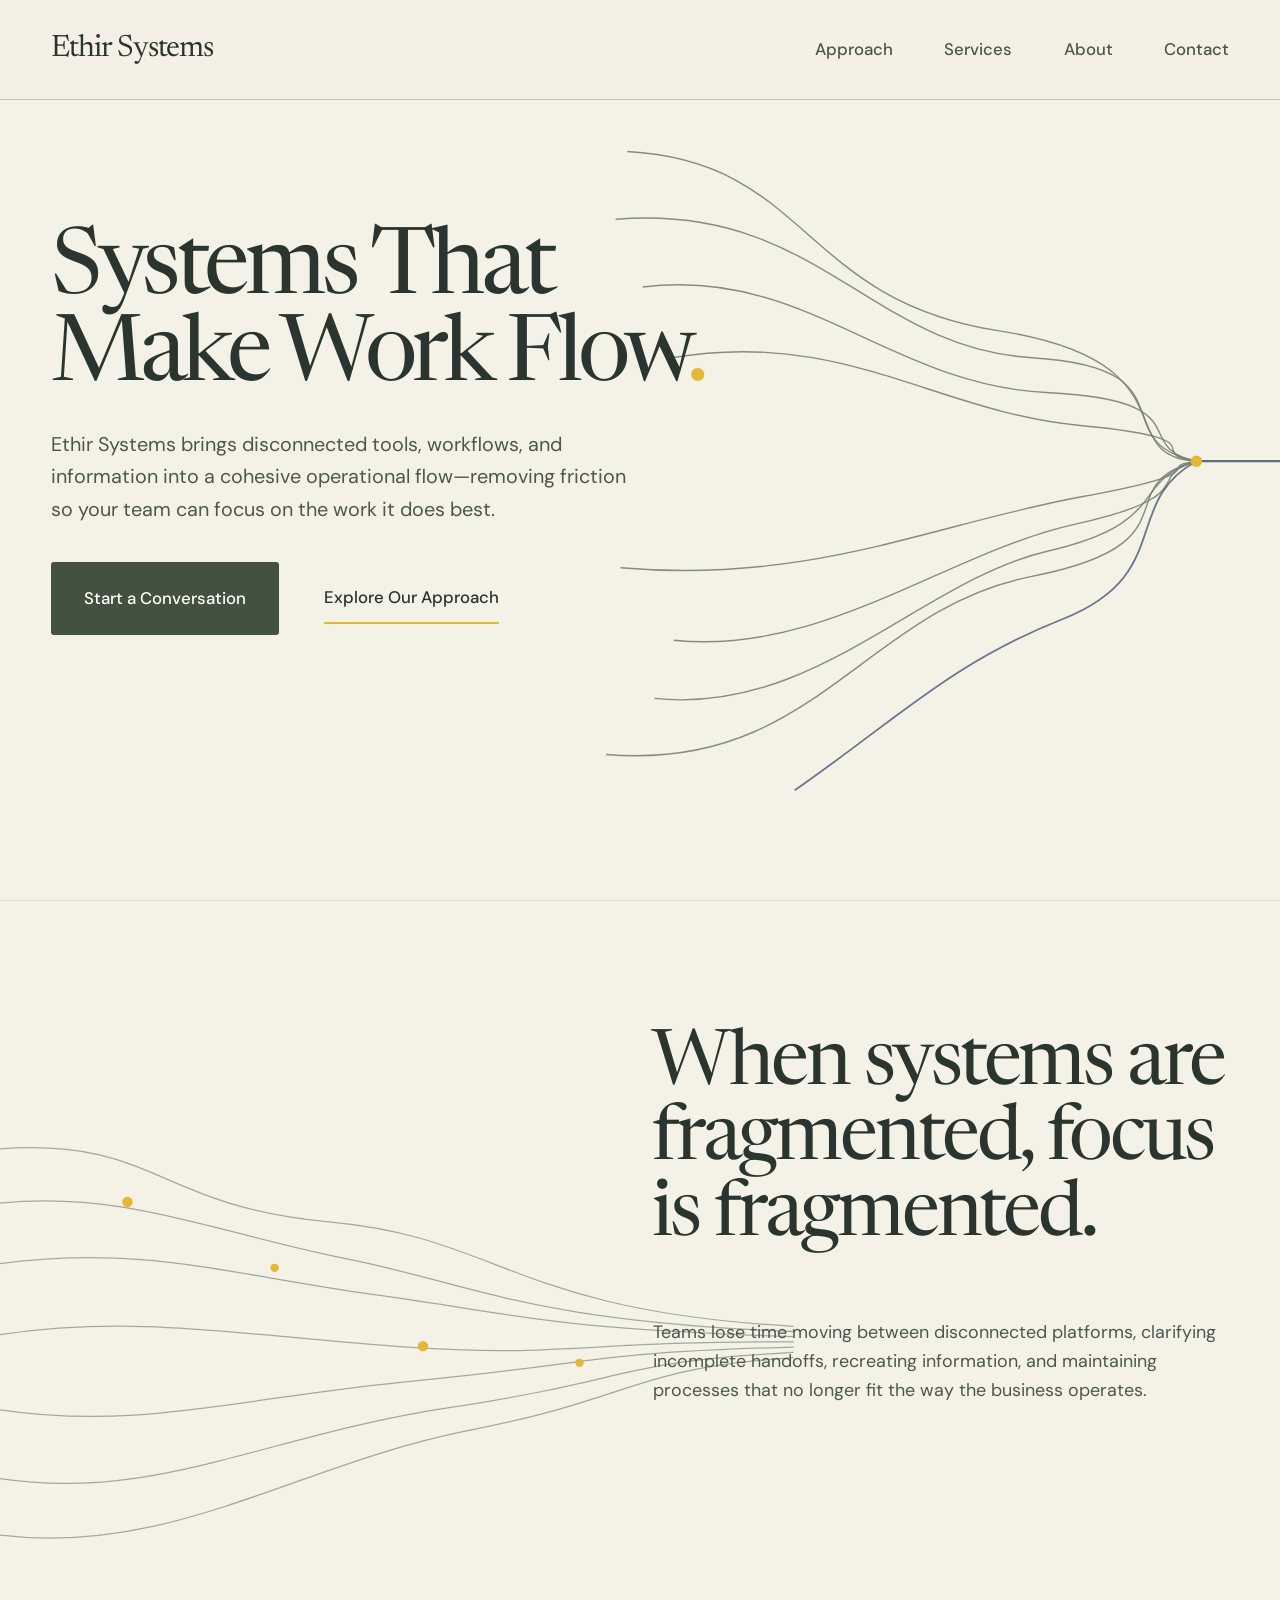
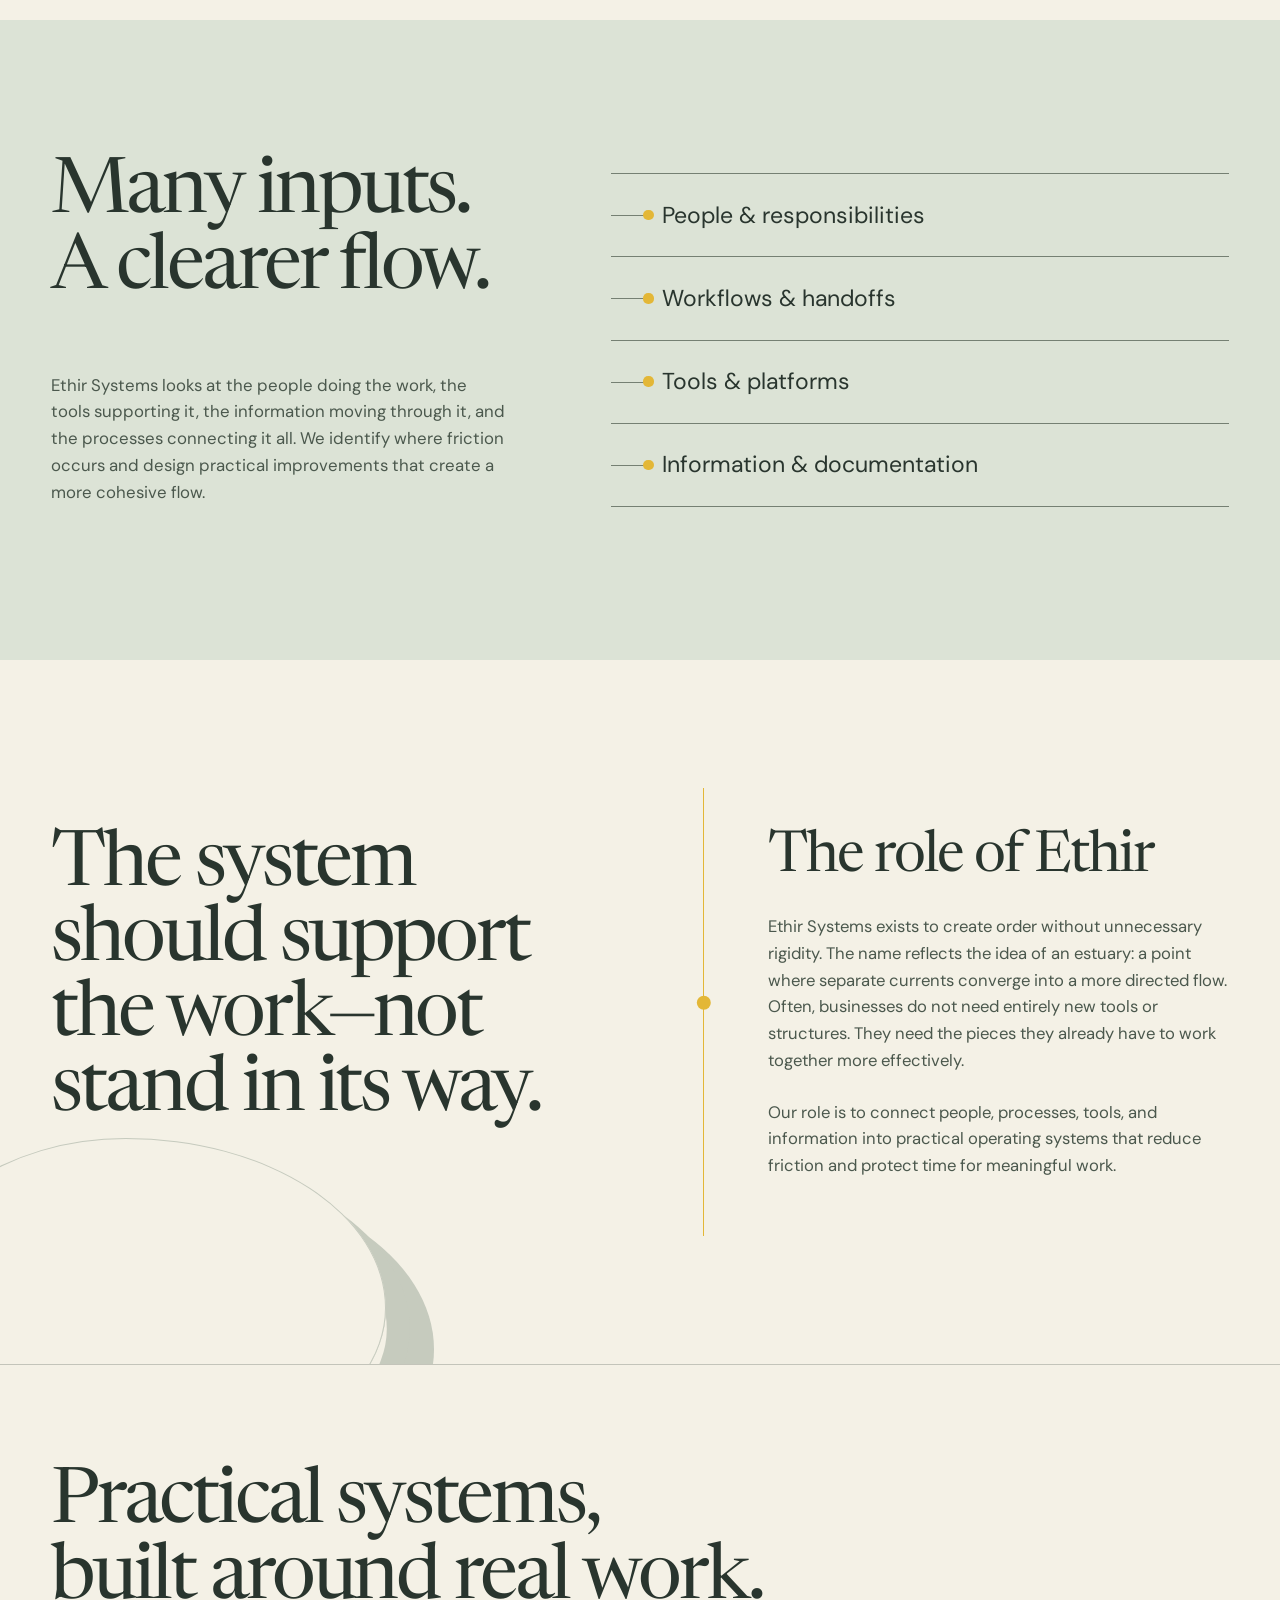
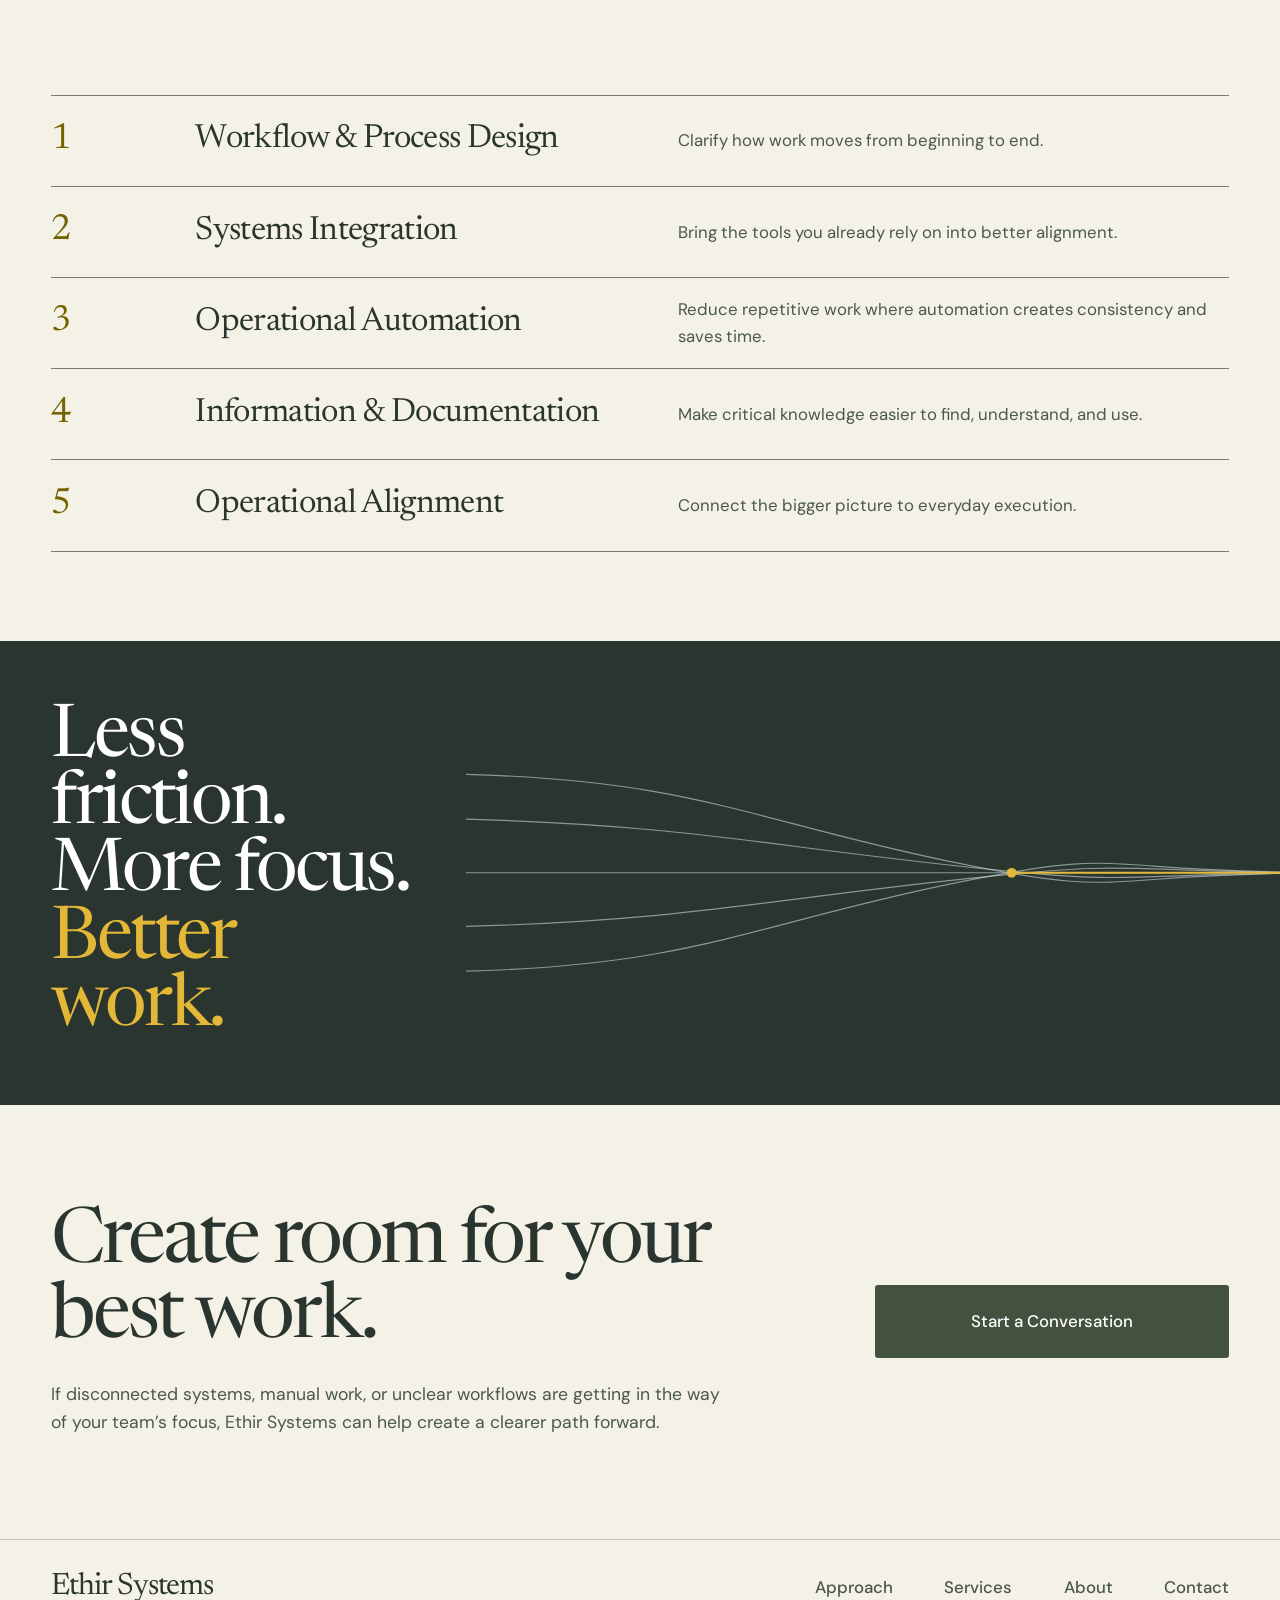
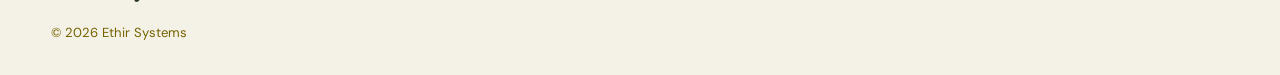
==== theme-fellowship-mix-preview.html @ 3f44947b "Refine mobile hero spacing" ====
<!doctype html>
<html lang="en">
  <head>
    <meta charset="utf-8" />
    <meta name="viewport" content="width=device-width, initial-scale=1" />
    <meta name="robots" content="noindex, nofollow" />
    <meta
      name="description"
      content="Ethir Systems connects people, processes, tools, and information into practical operating systems that make work flow."
    />
    <meta name="theme-color" content="#fbfaf7" />
    <meta property="og:title" content="Ethir Systems — Systems That Make Work Flow." />
    <meta
      property="og:description"
      content="Practical, connected operating systems that reduce friction and create room for better work."
    />
    <meta property="og:type" content="website" />
    <meta property="og:url" content="https://ethirsystems.com/" />
    <link rel="canonical" href="https://ethirsystems.com/" />
    <link rel="icon" href="/favicon.svg" type="image/svg+xml" />
    <link rel="preconnect" href="https://fonts.googleapis.com" />
    <link rel="preconnect" href="https://fonts.gstatic.com" crossorigin />
    <link
      href="https://fonts.googleapis.com/css2?family=DM+Sans:wght@400;500;600&family=Newsreader:opsz,wght@6..72,400;6..72,500&display=swap"
      rel="stylesheet"
    />
    <link rel="stylesheet" href="/styles.css?v=20260804h" />
    <link rel="stylesheet" href="/theme-fellowship-mix.css" />
    <script src="/script.js" defer></script>
    <title>Fellowship Palette Preview — Ethir Systems</title>
  </head>
  <body>
    <a class="skip-link" href="#main">Skip to content</a>

    <header class="site-header" data-header>
      <a class="wordmark" href="#top" aria-label="Ethir Systems home">Ethir Systems</a>
      <button
        class="menu-button"
        type="button"
        aria-label="Open navigation"
        aria-expanded="false"
        aria-controls="site-nav"
        data-menu-button
      >
        <span></span><span></span><span></span>
      </button>
      <nav class="site-nav" id="site-nav" aria-label="Primary navigation" data-nav>
        <a href="#approach">Approach</a>
        <a href="#services">Services</a>
        <a href="#about">About</a>
        <a href="#contact">Contact</a>
      </nav>
    </header>

    <main id="main">
      <section class="hero" id="top" aria-labelledby="hero-title">
        <div class="hero-copy">
          <h1 id="hero-title">Systems That<br />Make Work Flow<span class="accent-dot">.</span></h1>
          <p>
            Ethir Systems brings disconnected tools, workflows, and information into a cohesive
            operational flow—removing friction so your team can focus on the work it does best.
          </p>
          <div class="hero-actions">
            <a class="button button-primary" href="#contact">
              Start a Conversation
              <svg aria-hidden="true" viewBox="0 0 24 24"><path d="M5 12h13M13 6l6 6-6 6" /></svg>
            </a>
            <a class="text-link" href="#approach">
              Explore Our Approach
              <svg aria-hidden="true" viewBox="0 0 24 24"><path d="M5 12h13M13 6l6 6-6 6" /></svg>
            </a>
          </div>
        </div>

        <svg class="hero-flow" viewBox="0 0 820 720" preserveAspectRatio="xMidYMid slice" aria-hidden="true">
          <g class="flow-lines">
            <path d="M22 45 C210 55 200 198 405 230 S520 360 610 365 L810 365" />
            <path d="M10 115 C218 98 272 248 440 258 S512 344 610 365 L810 365" />
            <path d="M38 185 C205 164 292 286 455 294 S540 350 610 365 L810 365" />
            <path d="M68 258 C245 228 340 314 490 328 S552 357 610 365 L810 365" />
            <path d="M0 668 C216 686 266 518 440 484 S516 390 610 365 L810 365" />
            <path d="M50 610 C214 628 326 488 456 458 S540 386 610 365 L810 365" />
            <path d="M70 550 C225 566 350 460 485 430 S555 380 610 365 L810 365" />
            <path d="M15 475 C212 492 338 430 490 402 S562 372 610 365 L810 365" />
            <path class="flow-accent" d="M195 705 C300 632 356 574 472 528 S532 408 610 365 L810 365" />
          </g>
          <circle cx="610" cy="365" r="6" />
        </svg>
      </section>

      <section class="problem" aria-labelledby="problem-title">
        <div class="problem-visual" aria-hidden="true">
          <svg viewBox="0 0 760 430">
            <g>
              <path d="M0 40 C150 30 150 95 315 110 S490 195 760 210" />
              <path d="M0 92 C120 80 205 120 330 145 S505 205 760 215" />
              <path d="M0 150 C140 132 215 160 360 180 S520 212 760 220" />
              <path d="M0 218 C135 198 240 220 390 230 S555 224 760 225" />
              <path d="M0 290 C135 310 230 278 400 262 S560 235 760 230" />
              <path d="M0 356 C150 378 252 315 430 288 S590 244 760 235" />
              <path d="M0 410 C165 430 285 342 448 310 S605 250 760 240" />
            </g>
            <g class="nodes">
              <circle cx="122" cy="91" r="5" /><circle cx="263" cy="154" r="4" />
              <circle cx="405" cy="229" r="5" /><circle cx="555" cy="245" r="4" />
            </g>
          </svg>
        </div>
        <div class="problem-copy">
          <h2 id="problem-title">When systems are fragmented, focus is fragmented.</h2>
          <p>
            Teams lose time moving between disconnected platforms, clarifying incomplete handoffs,
            recreating information, and maintaining processes that no longer fit the way the
            business operates.
          </p>
        </div>
      </section>

      <section class="approach" id="approach" aria-labelledby="approach-title">
        <div class="approach-intro">
          <h2 id="approach-title">Many inputs.<br />A clearer flow.</h2>
          <p>
            Ethir Systems looks at the people doing the work, the tools supporting it, the
            information moving through it, and the processes connecting it all. We identify where
            friction occurs and design practical improvements that create a more cohesive flow.
          </p>
        </div>
        <ul class="connection-list" aria-label="What Ethir Systems connects">
          <li><span></span>People &amp; responsibilities</li>
          <li><span></span>Workflows &amp; handoffs</li>
          <li><span></span>Tools &amp; platforms</li>
          <li><span></span>Information &amp; documentation</li>
        </ul>
      </section>

      <section class="about" id="about" aria-labelledby="about-title">
        <div class="about-principle">
          <h2 id="about-title">The system should support the work—not stand in its way.</h2>
        </div>
        <div class="about-divider" aria-hidden="true"><span></span></div>
        <div class="about-copy">
          <h3>The role of Ethir</h3>
          <p>
            Ethir Systems exists to create order without unnecessary rigidity. The name reflects
            the idea of an estuary: a point where separate currents converge into a more directed
            flow. Often, businesses do not need entirely new tools or structures. They need the
            pieces they already have to work together more effectively.
          </p>
          <p>
            Our role is to connect people, processes, tools, and information into practical
            operating systems that reduce friction and protect time for meaningful work.
          </p>
        </div>
      </section>

      <section class="services" id="services" aria-labelledby="services-title">
        <h2 id="services-title">Practical systems,<br />built around real work.</h2>
        <ol class="service-list">
          <li>
            <span class="service-number">1</span>
            <h3>Workflow &amp; Process Design</h3>
            <p>Clarify how work moves from beginning to end.</p>
          </li>
          <li>
            <span class="service-number">2</span>
            <h3>Systems Integration</h3>
            <p>Bring the tools you already rely on into better alignment.</p>
          </li>
          <li>
            <span class="service-number">3</span>
            <h3>Operational Automation</h3>
            <p>Reduce repetitive work where automation creates consistency and saves time.</p>
          </li>
          <li>
            <span class="service-number">4</span>
            <h3>Information &amp; Documentation</h3>
            <p>Make critical knowledge easier to find, understand, and use.</p>
          </li>
          <li>
            <span class="service-number">5</span>
            <h3>Operational Alignment</h3>
            <p>Connect the bigger picture to everyday execution.</p>
          </li>
        </ol>
      </section>

      <section class="result" aria-label="The result">
        <h2>Less friction.<br />More focus.<br /><span>Better work.</span></h2>
        <svg viewBox="0 0 900 250" aria-hidden="true">
          <g>
            <path d="M0 24 C230 30 290 70 490 112 S630 125 900 125" />
            <path d="M0 70 C220 76 300 96 505 118 S650 125 900 125" />
            <path d="M0 125 L900 125" />
            <path d="M0 180 C220 174 300 154 505 132 S650 125 900 125" />
            <path d="M0 226 C230 220 290 180 490 138 S630 125 900 125" />
          </g>
          <path class="result-accent" d="M560 125 H900" />
          <circle cx="560" cy="125" r="5" />
        </svg>
      </section>

      <section class="contact" id="contact" aria-labelledby="contact-title">
        <div>
          <h2 id="contact-title">Create room for your best work.</h2>
          <p>
            If disconnected systems, manual work, or unclear workflows are getting in the way of
            your team’s focus, Ethir Systems can help create a clearer path forward.
          </p>
        </div>
        <a
          class="button button-primary"
          href="mailto:hello@ethirsystems.com?subject=Starting%20a%20conversation%20with%20Ethir%20Systems"
        >
          Start a Conversation
          <svg aria-hidden="true" viewBox="0 0 24 24"><path d="M5 12h13M13 6l6 6-6 6" /></svg>
        </a>
      </section>
    </main>

    <footer class="site-footer">
      <a class="wordmark" href="#top">Ethir Systems</a>
      <nav aria-label="Footer navigation">
        <a href="#approach">Approach</a>
        <a href="#services">Services</a>
        <a href="#about">About</a>
        <a href="#contact">Contact</a>
      </nav>
      <p>© <span data-year></span> Ethir Systems</p>
    </footer>
  </body>
</html>
---- styles.css ----
:root {
  --paper: #fbfaf7;
  --paper-deep: #f4f2ed;
  --ink: #0b2742;
  --ink-soft: #42586a;
  --mist: #e9f0f3;
  --line: #88a3b7;
  --line-soft: #c5d2da;
  --copper: #c45d2c;
  --copper-dark: #a9471e;
  --serif: "Newsreader", Georgia, "Times New Roman", serif;
  --sans: "DM Sans", system-ui, -apple-system, BlinkMacSystemFont, "Segoe UI", sans-serif;
  --page-gutter: clamp(1.5rem, 4vw, 4.5rem);
  --max-width: 1440px;
  --rule: rgba(11, 39, 66, 0.23);
}

* {
  box-sizing: border-box;
}

html {
  scroll-behavior: smooth;
  scroll-padding-top: 2rem;
}

body {
  margin: 0;
  background: var(--paper);
  color: var(--ink);
  font-family: var(--sans);
  font-size: 1rem;
  line-height: 1.6;
  -webkit-font-smoothing: antialiased;
}

a {
  color: inherit;
}

svg {
  display: block;
}

.skip-link {
  position: fixed;
  left: 1rem;
  top: 1rem;
  z-index: 100;
  transform: translateY(-180%);
  background: var(--ink);
  color: white;
  padding: 0.75rem 1rem;
}

.skip-link:focus {
  transform: translateY(0);
}

.site-header,
.site-footer,
main > section {
  width: min(100%, var(--max-width));
  margin-inline: auto;
}

.site-header {
  min-height: 6.25rem;
  padding: 0 var(--page-gutter);
  border-bottom: 1px solid var(--rule);
  display: flex;
  align-items: center;
  justify-content: space-between;
  position: relative;
  z-index: 20;
  background: color-mix(in srgb, var(--paper) 96%, transparent);
}

.wordmark {
  font-family: var(--serif);
  font-size: clamp(1.8rem, 2.4vw, 2.7rem);
  line-height: 1;
  text-decoration: none;
  letter-spacing: -0.035em;
}

.site-nav,
.site-footer nav {
  display: flex;
  align-items: center;
  gap: clamp(1.8rem, 4vw, 4.6rem);
}

.site-nav a,
.site-footer nav a {
  text-decoration: none;
  font-size: 1.05rem;
  font-weight: 500;
  position: relative;
}

.site-nav a::after,
.site-footer nav a::after {
  content: "";
  position: absolute;
  inset: auto 0 -0.35rem;
  height: 1px;
  background: var(--copper);
  transform: scaleX(0);
  transform-origin: right;
  transition: transform 180ms ease;
}

.site-nav a:hover::after,
.site-nav a:focus-visible::after,
.site-footer nav a:hover::after,
.site-footer nav a:focus-visible::after {
  transform: scaleX(1);
  transform-origin: left;
}

.menu-button {
  display: none;
}

.hero {
  min-height: calc(100svh - 6.25rem);
  padding: clamp(6rem, 10vw, 10rem) var(--page-gutter) clamp(5rem, 8vw, 7.5rem);
  position: relative;
  overflow: hidden;
  display: flex;
  align-items: flex-start;
  isolation: isolate;
}

.hero-copy {
  width: min(57%, 760px);
  position: relative;
  z-index: 2;
}

h1,
h2,
h3,
p {
  margin-top: 0;
}

h1,
h2,
h3 {
  font-family: var(--serif);
  font-weight: 400;
}

.hero h1 {
  margin-bottom: 1.65rem;
  font-size: clamp(4.4rem, 7.2vw, 7.4rem);
  line-height: 0.94;
  letter-spacing: -0.048em;
}

.accent-dot {
  color: var(--copper);
}

.hero-copy > p {
  max-width: 37rem;
  margin-bottom: 2.25rem;
  color: var(--ink-soft);
  font-size: clamp(1.12rem, 1.55vw, 1.35rem);
  line-height: 1.65;
}

.hero-actions {
  display: flex;
  align-items: center;
  gap: clamp(1.6rem, 3.5vw, 3.4rem);
}

.button,
.text-link {
  display: inline-flex;
  align-items: center;
  justify-content: center;
  gap: 0.9rem;
  font-weight: 500;
  text-decoration: none;
}

.button {
  min-height: 4.55rem;
  padding: 1rem 2rem;
  border: 1px solid transparent;
  border-radius: 3px;
  font-size: 1.05rem;
  transition: background 180ms ease, transform 180ms ease, box-shadow 180ms ease;
}

.button svg,
.text-link svg {
  width: 1.35rem;
  fill: none;
  stroke: currentColor;
  stroke-width: 1.7;
  stroke-linecap: round;
  stroke-linejoin: round;
}

.button svg,
.text-link svg {
  display: none;
}

.button-primary {
  background: var(--copper);
  color: white;
}

.button-primary:hover,
.button-primary:focus-visible {
  background: var(--copper-dark);
  transform: translateY(-2px);
  box-shadow: 0 10px 25px rgba(93, 44, 24, 0.16);
}

.text-link {
  min-height: 3.25rem;
  border-bottom: 2px solid var(--copper);
  font-size: 1.05rem;
}

.hero-flow {
  position: absolute;
  z-index: 1;
  width: min(62vw, 900px);
  height: auto;
  right: -7.5rem;
  top: 0.5rem;
  overflow: visible;
}

.hero-flow path {
  fill: none;
  stroke: var(--line);
  stroke-width: 1.45;
  opacity: 0.88;
}

.hero-flow .flow-accent {
  stroke: var(--copper);
  stroke-width: 1.9;
}

.hero-flow circle {
  fill: var(--copper);
}

.problem {
  min-height: 45rem;
  padding: clamp(6rem, 10vw, 10rem) var(--page-gutter);
  border-top: 1px solid rgba(11, 39, 66, 0.08);
  display: grid;
  grid-template-columns: minmax(0, 1fr) minmax(28rem, 1.1fr);
  align-items: center;
  gap: clamp(2rem, 6vw, 7rem);
  position: relative;
  overflow: hidden;
}

.problem h2,
.approach h2,
.about h2,
.services > h2,
.contact h2 {
  font-size: clamp(3.5rem, 6vw, 6.4rem);
  line-height: 0.98;
  letter-spacing: -0.04em;
}

.problem-copy {
  align-self: start;
}

.problem-copy p {
  max-width: 36rem;
  margin: 2.25rem 0 0 auto;
  color: var(--ink-soft);
  font-size: clamp(1.05rem, 1.4vw, 1.3rem);
}

.problem-visual {
  align-self: end;
  margin-left: calc(var(--page-gutter) * -1);
  margin-bottom: -4rem;
}

.problem-visual svg {
  width: min(62vw, 820px);
  overflow: visible;
}

.problem-visual path {
  fill: none;
  stroke: var(--line);
  stroke-width: 1.2;
  opacity: 0.64;
}

.problem-visual .nodes circle {
  fill: var(--copper);
}

.approach {
  min-height: 40rem;
  padding: clamp(5rem, 8vw, 8rem) var(--page-gutter);
  background: var(--mist);
  display: grid;
  grid-template-columns: minmax(18rem, 0.85fr) minmax(26rem, 1.15fr);
  align-items: center;
  gap: clamp(3rem, 8vw, 9rem);
}

.approach-intro p {
  max-width: 34rem;
  margin-top: 2rem;
  color: var(--ink-soft);
  font-size: 1.05rem;
}

.connection-list {
  margin: 0;
  padding: 0;
  list-style: none;
  border-top: 1px solid var(--line);
}

.connection-list li {
  min-height: 5.2rem;
  padding: 1rem 0 1rem 3.2rem;
  border-bottom: 1px solid var(--line);
  display: flex;
  align-items: center;
  position: relative;
  font-size: clamp(1.15rem, 1.8vw, 1.55rem);
}

.connection-list li::before {
  content: "";
  position: absolute;
  left: 0;
  top: 50%;
  width: 2.25rem;
  height: 1px;
  background: var(--line);
}

.connection-list li span {
  position: absolute;
  left: 2.05rem;
  top: calc(50% - 0.32rem);
  width: 0.64rem;
  height: 0.64rem;
  border-radius: 50%;
  background: var(--copper);
}

.about {
  min-height: 43rem;
  padding: clamp(6rem, 10vw, 10rem) var(--page-gutter);
  display: grid;
  grid-template-columns: minmax(0, 1.15fr) 1px minmax(22rem, 0.9fr);
  align-items: center;
  gap: clamp(2.5rem, 5vw, 5.5rem);
  position: relative;
  overflow: hidden;
}

.about::before {
  content: "";
  position: absolute;
  left: -6rem;
  bottom: -8rem;
  width: 30rem;
  height: 22rem;
  border: 1px solid var(--line-soft);
  border-radius: 46% 54% 68% 32% / 45% 48% 52% 55%;
  opacity: 0.7;
  box-shadow: 1.5rem 1.3rem 0 -1.45rem var(--paper), 1.5rem 1.3rem var(--line-soft),
    3rem 2.6rem 0 -2.9rem var(--paper), 3rem 2.6rem var(--line-soft);
  pointer-events: none;
}

.about-principle,
.about-copy,
.about-divider {
  position: relative;
  z-index: 1;
}

.about-divider {
  width: 1px;
  height: 28rem;
  background: var(--copper);
}

.about-divider span {
  position: absolute;
  left: 50%;
  top: 48%;
  width: 0.9rem;
  height: 0.9rem;
  background: var(--copper);
  border-radius: 50%;
  transform: translate(-50%, -50%);
}

.about-copy h3 {
  margin-bottom: 1.7rem;
  font-size: clamp(2.8rem, 4.5vw, 4.7rem);
  line-height: 1;
  letter-spacing: -0.035em;
}

.about-copy p {
  color: var(--ink-soft);
  font-size: clamp(1rem, 1.3vw, 1.18rem);
}

.about-copy p + p {
  margin-top: 1.6rem;
}

.services {
  padding: clamp(5rem, 8vw, 8rem) var(--page-gutter) clamp(4rem, 7vw, 6rem);
  border-top: 1px solid var(--rule);
}

.services > h2 {
  margin-bottom: clamp(3rem, 6vw, 5rem);
}

.service-list {
  margin: 0;
  padding: 0;
  list-style: none;
  border-top: 1px solid var(--line);
}

.service-list li {
  min-height: 5.7rem;
  padding: 1rem 0;
  border-bottom: 1px solid var(--line);
  display: grid;
  grid-template-columns: 7rem minmax(20rem, 0.9fr) minmax(22rem, 1.1fr);
  gap: 2rem;
  align-items: center;
}

.service-number {
  color: var(--copper);
  font-family: var(--serif);
  font-size: 2.25rem;
}

.service-list h3 {
  margin: 0;
  font-size: clamp(1.8rem, 2.6vw, 2.5rem);
  line-height: 1.05;
  letter-spacing: -0.02em;
}

.service-list p {
  margin: 0;
  color: var(--ink-soft);
  font-size: 1.05rem;
}

.result {
  min-height: 25rem;
  padding: clamp(3.5rem, 5vw, 5.2rem) var(--page-gutter);
  background: var(--ink);
  color: white;
  display: grid;
  grid-template-columns: minmax(20rem, 0.65fr) minmax(30rem, 1.35fr);
  align-items: center;
  gap: 3rem;
  overflow: hidden;
}

.result h2 {
  margin: 0;
  font-size: clamp(3.6rem, 5.7vw, 6.2rem);
  line-height: 0.92;
  letter-spacing: -0.035em;
}

.result h2 span {
  color: var(--copper);
}

.result svg {
  width: 115%;
}

.result svg path {
  fill: none;
  stroke: #d9e3e8;
  stroke-width: 1.2;
  opacity: 0.56;
}

.result svg .result-accent {
  stroke: var(--copper);
  stroke-width: 2;
  opacity: 1;
}

.result svg circle {
  fill: var(--copper);
}

.contact {
  min-height: 27rem;
  padding: clamp(5rem, 8vw, 8rem) var(--page-gutter);
  display: grid;
  grid-template-columns: minmax(0, 1.35fr) minmax(18rem, 0.65fr);
  align-items: center;
  gap: clamp(3rem, 7vw, 8rem);
}

.contact h2 {
  margin-bottom: 1.4rem;
}

.contact p {
  max-width: 43rem;
  margin-bottom: 0;
  color: var(--ink-soft);
  font-size: 1.1rem;
}

.contact .button {
  justify-self: stretch;
}

.site-footer {
  min-height: 8rem;
  padding: 2rem var(--page-gutter);
  border-top: 1px solid var(--rule);
  display: grid;
  grid-template-columns: 1fr auto;
  align-items: center;
  gap: 1.5rem;
}

.site-footer p {
  grid-column: 1 / -1;
  margin: -0.25rem 0 0;
  color: var(--ink-soft);
  font-size: 0.82rem;
}

:focus-visible {
  outline: 2px solid var(--copper);
  outline-offset: 4px;
}

@media (max-width: 980px) {
  .hero-copy {
    width: 68%;
  }

  .hero-flow {
    right: -18rem;
  }

  .problem {
    grid-template-columns: 0.7fr 1.3fr;
  }

  .about {
    grid-template-columns: minmax(0, 1fr) 1px minmax(19rem, 1fr);
  }

  .service-list li {
    grid-template-columns: 4.5rem 1fr;
  }

  .service-list p {
    grid-column: 2;
  }
}

@media (max-width: 720px) {
  :root {
    --page-gutter: 1.5rem;
  }

  html {
    scroll-padding-top: 5.5rem;
  }

  .site-header {
    min-height: 4.5rem;
    position: sticky;
    top: 0;
    backdrop-filter: blur(14px);
  }

  .wordmark {
    font-size: 2rem;
  }

  .menu-button {
    width: 3rem;
    height: 3rem;
    padding: 0.7rem;
    border: 0;
    background: transparent;
    display: flex;
    flex-direction: column;
    justify-content: center;
    gap: 0.32rem;
    color: var(--ink);
  }

  .menu-button span {
    display: block;
    width: 100%;
    height: 2px;
    background: currentColor;
    transition: transform 180ms ease, opacity 180ms ease;
  }

  .menu-button[aria-expanded="true"] span:first-child {
    transform: translateY(0.42rem) rotate(45deg);
  }

  .menu-button[aria-expanded="true"] span:nth-child(2) {
    opacity: 0;
  }

  .menu-button[aria-expanded="true"] span:last-child {
    transform: translateY(-0.42rem) rotate(-45deg);
  }

  .site-nav {
    position: absolute;
    left: 0;
    right: 0;
    top: 100%;
    padding: 1.5rem var(--page-gutter) 2rem;
    background: var(--paper);
    border-bottom: 1px solid var(--rule);
    display: grid;
    gap: 0;
    transform: translateY(-0.75rem);
    opacity: 0;
    visibility: hidden;
    transition: transform 180ms ease, opacity 180ms ease, visibility 180ms ease;
  }

  .site-nav[data-open="true"] {
    transform: translateY(0);
    opacity: 1;
    visibility: visible;
  }

  .site-nav a {
    padding: 0.9rem 0;
    border-bottom: 1px solid var(--rule);
    font-family: var(--serif);
    font-size: 2rem;
  }

  .hero {
    min-height: calc(100svh - 9.5rem);
    padding-top: 3rem;
    padding-bottom: 2rem;
    display: block;
  }

  .hero-copy {
    width: 100%;
    min-height: calc(100svh - 14.5rem);
    display: grid;
    grid-template-rows: auto auto auto;
    align-content: start;
    row-gap: 2.25rem;
  }

  .hero h1 {
    margin-bottom: 0;
    font-size: clamp(3.2rem, 13.8vw, 3.5rem);
    line-height: 0.95;
  }

  .hero h1 br {
    display: initial;
  }

  .hero-copy > p {
    margin-bottom: 0;
    font-size: 1rem;
    line-height: 1.55;
  }

  .hero-actions {
    align-items: stretch;
    flex-direction: column;
    gap: 1rem;
  }

  .button {
    min-height: 4rem;
    border-radius: 13px;
    justify-content: space-between;
  }

  .text-link {
    align-self: flex-start;
  }

  .hero .button svg,
  .hero .text-link svg {
    display: block;
  }

  .hero-flow {
    display: none;
  }

  .problem {
    min-height: auto;
    padding-top: 5rem;
    padding-bottom: 4.5rem;
    display: flex;
    flex-direction: column-reverse;
    gap: 2rem;
  }

  .problem-copy {
    align-self: auto;
  }

  .problem h2,
  .approach h2,
  .about h2,
  .services > h2,
  .contact h2 {
    font-size: clamp(3.15rem, 13vw, 4.2rem);
  }

  .problem-copy p {
    margin: 1.5rem 0 0;
  }

  .problem-visual {
    width: calc(100% + 3rem);
    margin: 0 -1.5rem -3rem;
    opacity: 0.65;
  }

  .problem-visual svg {
    width: 150%;
    transform: translateX(-23%);
  }

  .approach {
    min-height: auto;
    padding-top: 5rem;
    padding-bottom: 5rem;
    grid-template-columns: 1fr;
    gap: 3.5rem;
  }

  .connection-list li {
    min-height: 4.6rem;
    padding-left: 2.8rem;
    font-size: 1.15rem;
  }

  .connection-list li span {
    left: 1.75rem;
  }

  .about {
    min-height: auto;
    padding-top: 5.5rem;
    padding-bottom: 5.5rem;
    grid-template-columns: 1fr;
    gap: 2.4rem;
  }

  .about-divider {
    width: 100%;
    height: 1px;
  }

  .about-divider span {
    left: 15%;
    top: 50%;
  }

  .about-copy h3 {
    font-size: 3.1rem;
  }

  .services {
    padding-top: 5rem;
  }

  .service-list li {
    min-height: auto;
    padding: 1.5rem 0;
    grid-template-columns: 3rem 1fr;
    gap: 0.4rem 1rem;
  }

  .service-number {
    font-size: 1.6rem;
  }

  .service-list h3 {
    font-size: 1.75rem;
  }

  .service-list p {
    grid-column: 2;
    font-size: 0.98rem;
  }

  .result {
    min-height: 33rem;
    padding-top: 4.5rem;
    padding-bottom: 3rem;
    grid-template-columns: 1fr;
    gap: 2rem;
  }

  .result h2 {
    font-size: clamp(3.8rem, 15vw, 5rem);
  }

  .result svg {
    width: 160%;
    margin-left: -30%;
  }

  .contact {
    min-height: auto;
    padding-top: 5rem;
    padding-bottom: 5rem;
    grid-template-columns: 1fr;
    gap: 2.2rem;
  }

  .site-footer {
    padding-top: 2.5rem;
    padding-bottom: 2.5rem;
    grid-template-columns: 1fr;
  }

  .site-footer nav {
    display: grid;
    grid-template-columns: 1fr 1fr;
    gap: 0.8rem 2rem;
  }

  .site-footer p {
    grid-column: auto;
    margin-top: 0.5rem;
  }
}

@media (orientation: landscape) and (max-width: 980px) and (max-height: 500px) {
  :root {
    --page-gutter: 2rem;
  }

  .hero {
    min-height: auto;
    padding-top: 2.5rem;
    padding-bottom: 2.5rem;
  }

  .hero-copy {
    width: 100%;
    max-width: 52rem;
  }

  .hero h1 {
    font-size: clamp(3.5rem, 8vw, 4.75rem);
  }

  .hero-copy > p {
    max-width: 48rem;
    margin-bottom: 1.5rem;
  }

  .hero-flow,
  .problem-visual {
    display: none;
  }

  .problem {
    min-height: auto;
    padding: 3.5rem var(--page-gutter);
    display: block;
  }

  .problem-copy {
    max-width: 48rem;
  }

  .problem h2 {
    max-width: 12ch;
    font-size: clamp(3.4rem, 7vw, 4.5rem);
  }

  .problem-copy p {
    max-width: 44rem;
    margin: 1.5rem 0 0;
  }

  .approach {
    min-height: auto;
    padding: 3rem var(--page-gutter);
    grid-template-columns: minmax(0, 0.95fr) minmax(0, 1.05fr);
    align-items: start;
    gap: 2rem;
  }

  .approach h2 {
    max-width: none;
    font-size: clamp(3.4rem, 7vw, 4.5rem);
  }

  .approach-intro p {
    max-width: none;
    margin-top: 1.25rem;
    font-size: 1rem;
  }

  .connection-list li {
    min-height: 4.25rem;
    padding-top: 0.75rem;
    padding-bottom: 0.75rem;
    font-size: clamp(1rem, 2.2vw, 1.2rem);
  }
}

@media (prefers-reduced-motion: reduce) {
  html {
    scroll-behavior: auto;
  }

  *,
  *::before,
  *::after {
    animation-duration: 0.01ms !important;
    animation-iteration-count: 1 !important;
    transition-duration: 0.01ms !important;
  }
}
---- theme-fellowship-mix.css ----
/*
 * Ethir Systems — Fellowship palette study
 *
 * Load after styles.css. This alternate keeps the existing design intact while
 * combining the earlier forest greens with the reference image's weathered
 * slate blue, stone, and restrained plum.
 */

:root {
  --paper: #f4f1e6;
  --paper-deep: #ded7c1;
  --ink: #29352e;
  --ink-soft: #4b584d;
  --mist: #dce3d6;
  --line: #758073;
  --line-soft: #b3bbae;
  --copper: #586782;
  --copper-dark: #3f4e68;
  --gold: #e3b737;
  --gold-dark: #756300;
  --gold-bright: #e3b737;
  --rule: rgba(41, 53, 46, 0.24);
}

/* Green remains the anchor so the business identity stays grounded. */
.button-primary {
  background: #43513f;
  color: #fefefe;
}

.button-primary:hover,
.button-primary:focus-visible {
  background: #29352e;
  box-shadow: 0 10px 25px rgba(41, 53, 46, 0.2);
}

/* A faint sage band echoes the landscape without becoming scenic. */
.approach {
  background: #dce3d6;
}

/* Gold marks decisions, destinations, and navigation without taking over. */
.accent-dot {
  color: var(--gold);
}

.service-number,
.site-footer p {
  color: var(--gold-dark);
}

.hero .text-link {
  border-bottom-color: var(--gold);
}

.site-nav a,
.site-footer nav a {
  color: var(--ink-soft);
}

.hero-flow circle,
.problem-visual .nodes circle {
  fill: var(--gold);
}

.connection-list li span {
  background: var(--gold);
}

.about-divider,
.about-divider span {
  background: var(--gold);
}

.result h2 span {
  color: var(--gold-bright);
}

.result {
  background: #29352e;
}

.result svg .result-accent {
  stroke: var(--gold-bright);
}

.result svg circle {
  fill: var(--gold-bright);
}

::selection {
  background: #c9c0a4;
  color: #29352e;
}
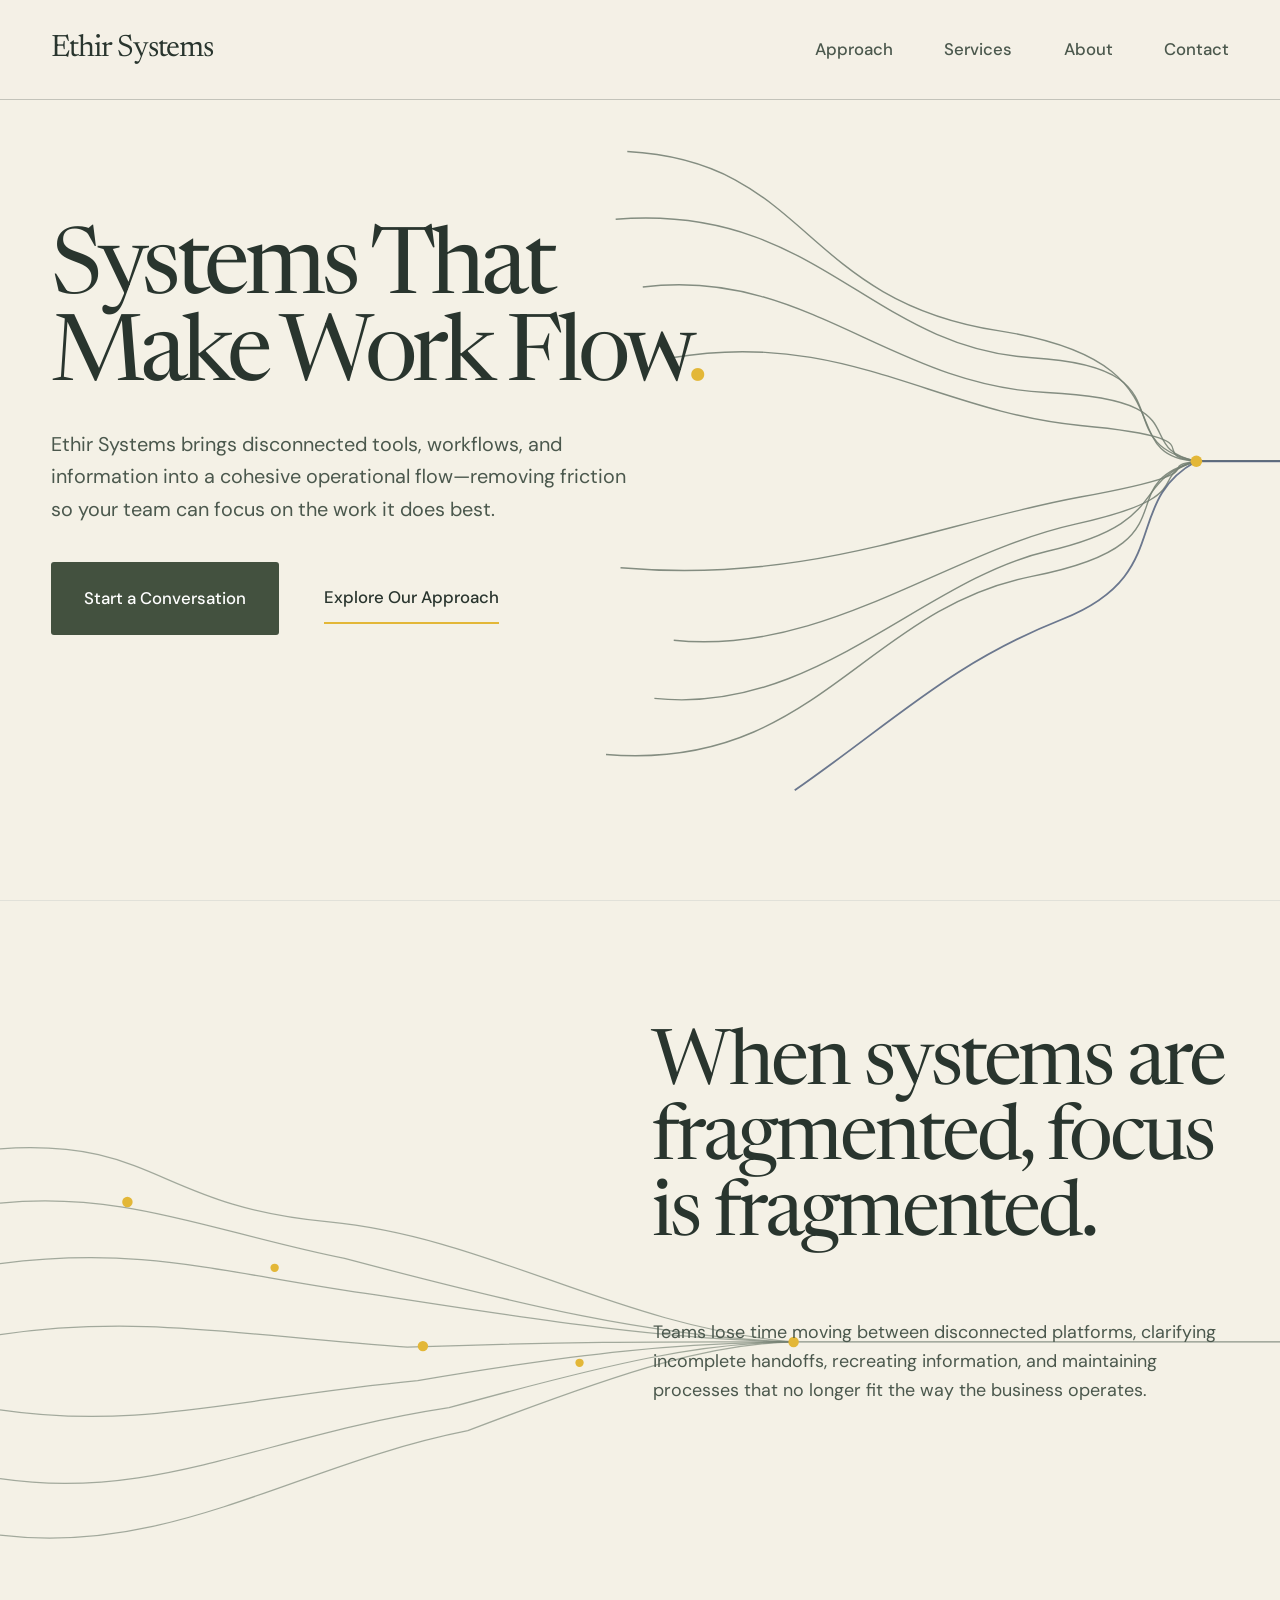
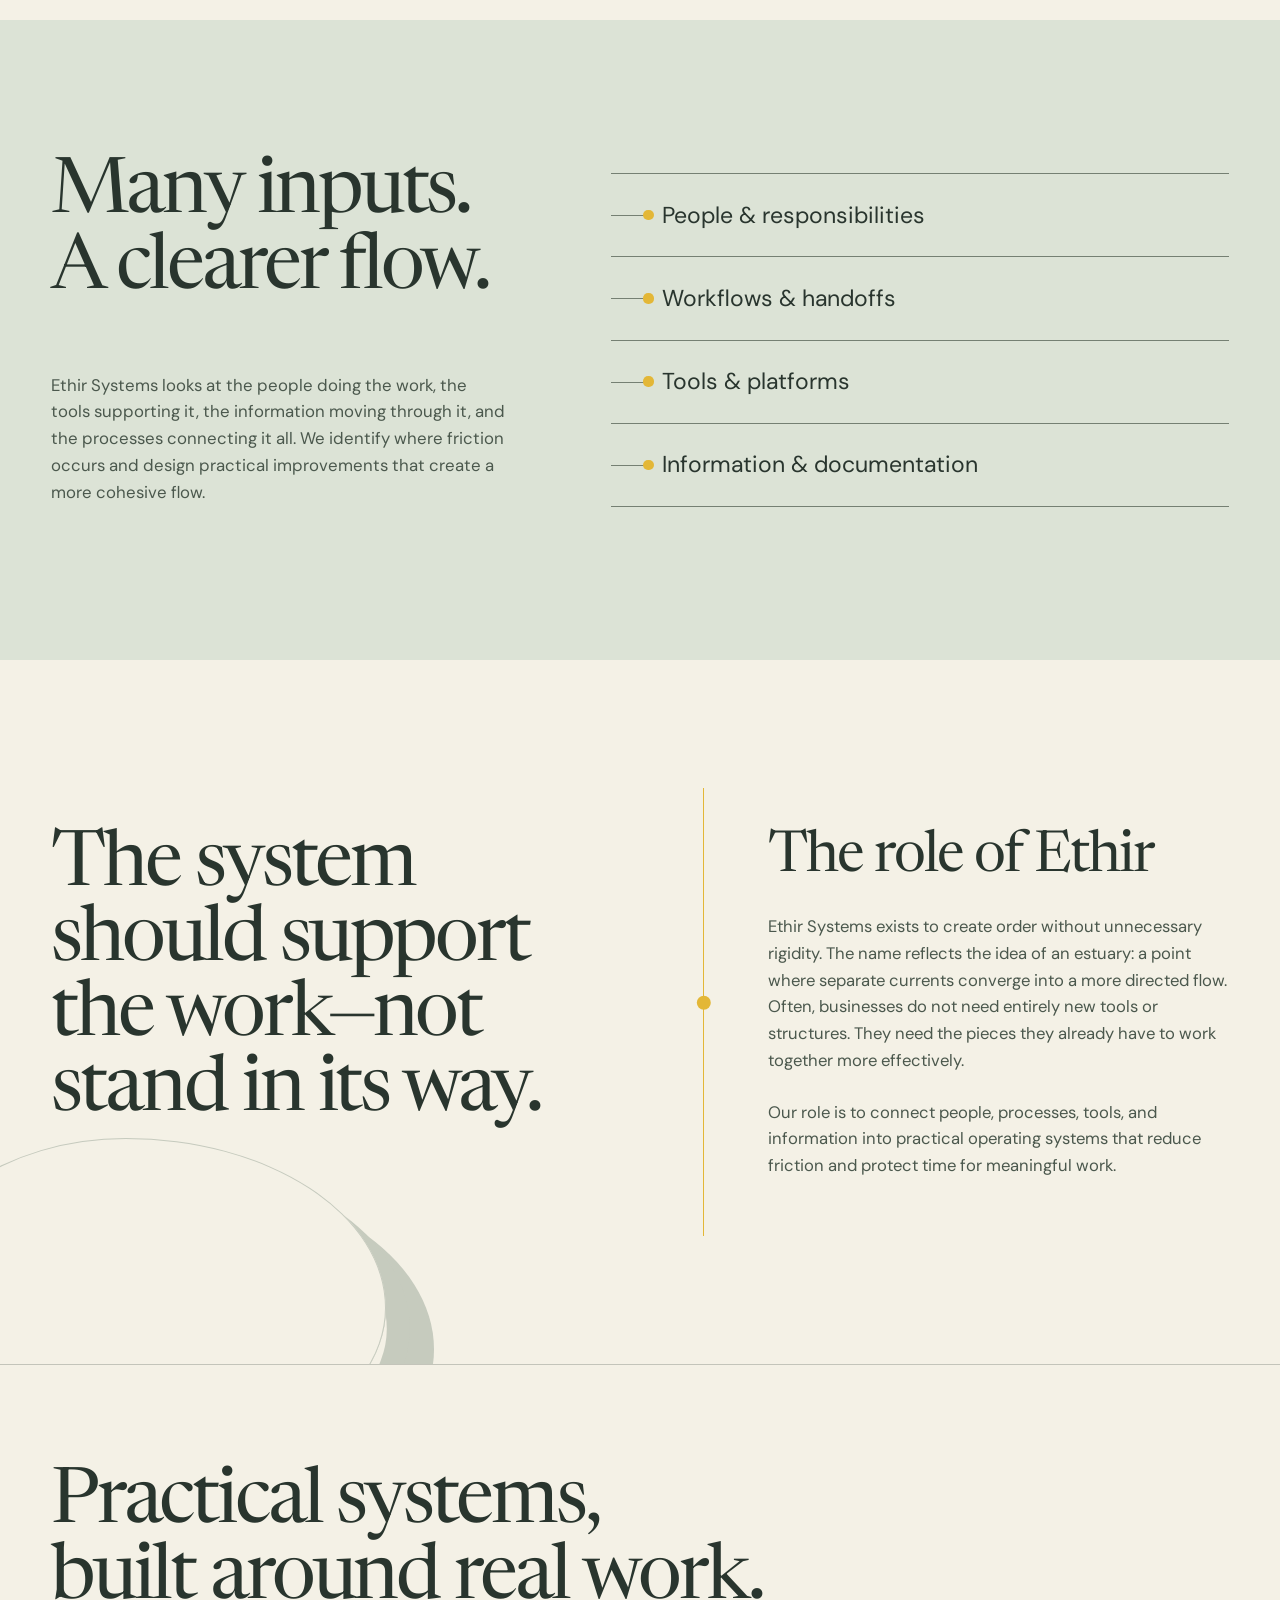
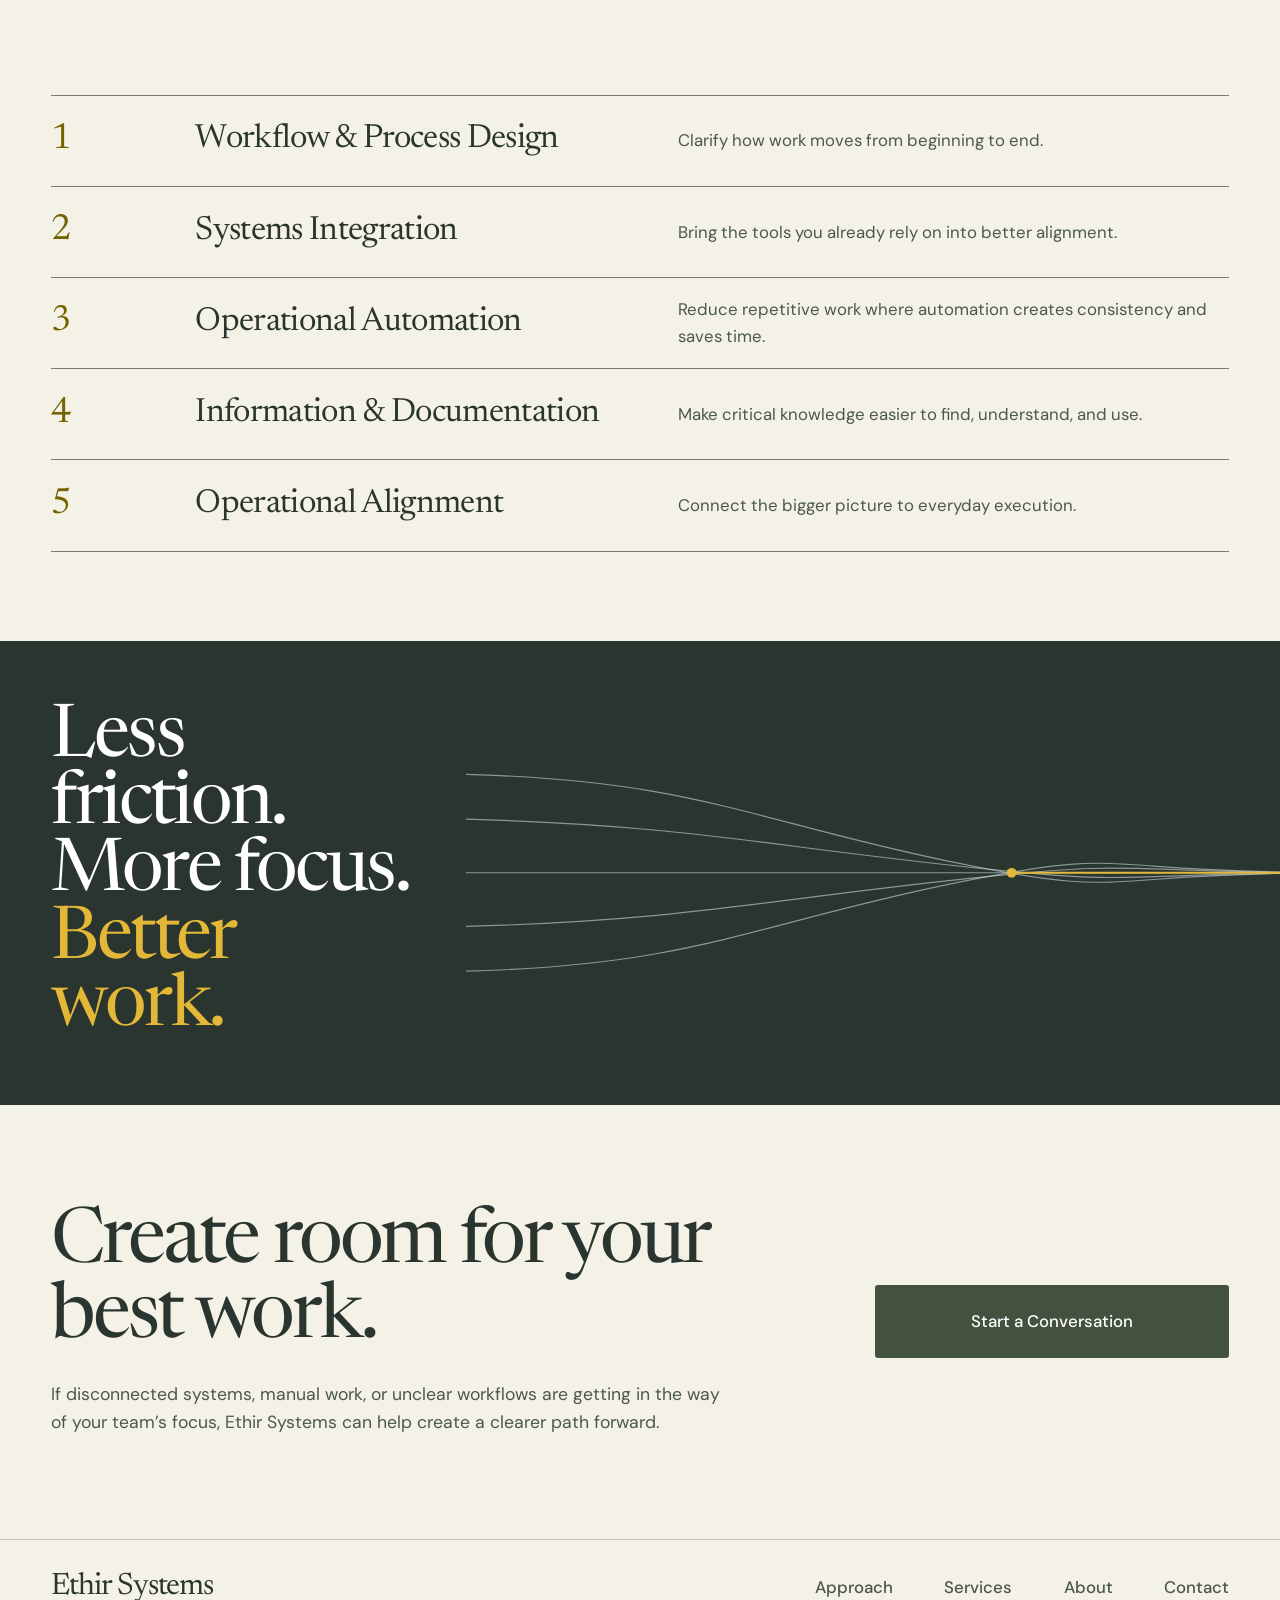
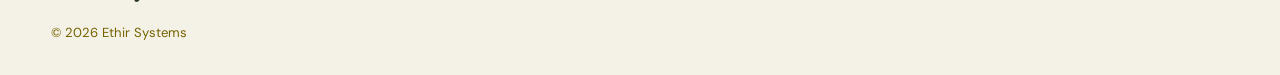
==== commit 623b42fd: "Connect fragmented flow into a stream" ====
--- a/theme-fellowship-mix-preview.html
+++ b/theme-fellowship-mix-preview.html
@@ -24,7 +24,7 @@
       href="https://fonts.googleapis.com/css2?family=DM+Sans:wght@400;500;600&family=Newsreader:opsz,wght@6..72,400;6..72,500&display=swap"
       rel="stylesheet"
     />
-    <link rel="stylesheet" href="/styles.css?v=20260804h" />
+    <link rel="stylesheet" href="/styles.css?v=20260807a" />
     <link rel="stylesheet" href="/theme-fellowship-mix.css" />
     <script src="/script.js" defer></script>
     <title>Fellowship Palette Preview — Ethir Systems</title>
@@ -92,17 +92,19 @@
         <div class="problem-visual" aria-hidden="true">
           <svg viewBox="0 0 760 430">
             <g>
-              <path d="M0 40 C150 30 150 95 315 110 S490 195 760 210" />
-              <path d="M0 92 C120 80 205 120 330 145 S505 205 760 215" />
-              <path d="M0 150 C140 132 215 160 360 180 S520 212 760 220" />
-              <path d="M0 218 C135 198 240 220 390 230 S555 224 760 225" />
-              <path d="M0 290 C135 310 230 278 400 262 S560 235 760 230" />
-              <path d="M0 356 C150 378 252 315 430 288 S590 244 760 235" />
-              <path d="M0 410 C165 430 285 342 448 310 S605 250 760 240" />
+              <path d="M0 40 C150 30 150 95 315 110 C470 125 590 210 760 225" />
+              <path d="M0 92 C120 80 205 120 330 145 C500 190 625 220 760 225" />
+              <path d="M0 150 C140 132 215 160 360 180 C520 205 640 223 760 225" />
+              <path d="M0 218 C135 198 240 220 390 230 C555 224 660 225 760 225" />
+              <path d="M0 290 C135 310 230 278 400 262 C560 235 650 226 760 225" />
+              <path d="M0 356 C150 378 252 315 430 288 C590 244 670 226 760 225" />
+              <path d="M0 410 C165 430 285 342 448 310 C605 250 680 227 760 225" />
+              <path class="problem-stream" d="M760 225 C980 225 1280 225 1700 225" />
             </g>
             <g class="nodes">
               <circle cx="122" cy="91" r="5" /><circle cx="263" cy="154" r="4" />
               <circle cx="405" cy="229" r="5" /><circle cx="555" cy="245" r="4" />
+              <circle class="convergence-node" cx="760" cy="225" r="5" />
             </g>
           </svg>
         </div>
--- a/styles.css
+++ b/styles.css
@@ -311,6 +311,10 @@
   fill: var(--copper);
 }
 
+.problem-visual .problem-stream {
+  opacity: 0.82;
+}
+
 .approach {
   min-height: 40rem;
   padding: clamp(5rem, 8vw, 8rem) var(--page-gutter);
@@ -564,6 +568,12 @@
 :focus-visible {
   outline: 2px solid var(--copper);
   outline-offset: 4px;
+}
+
+@media (max-width: 1100px) {
+  .problem-visual .problem-stream {
+    display: none;
+  }
 }
 
 @media (max-width: 980px) {
@@ -709,7 +719,7 @@
   .hero-actions {
     align-items: stretch;
     flex-direction: column;
-    gap: 1rem;
+    gap: 1.25rem;
   }
 
   .button {
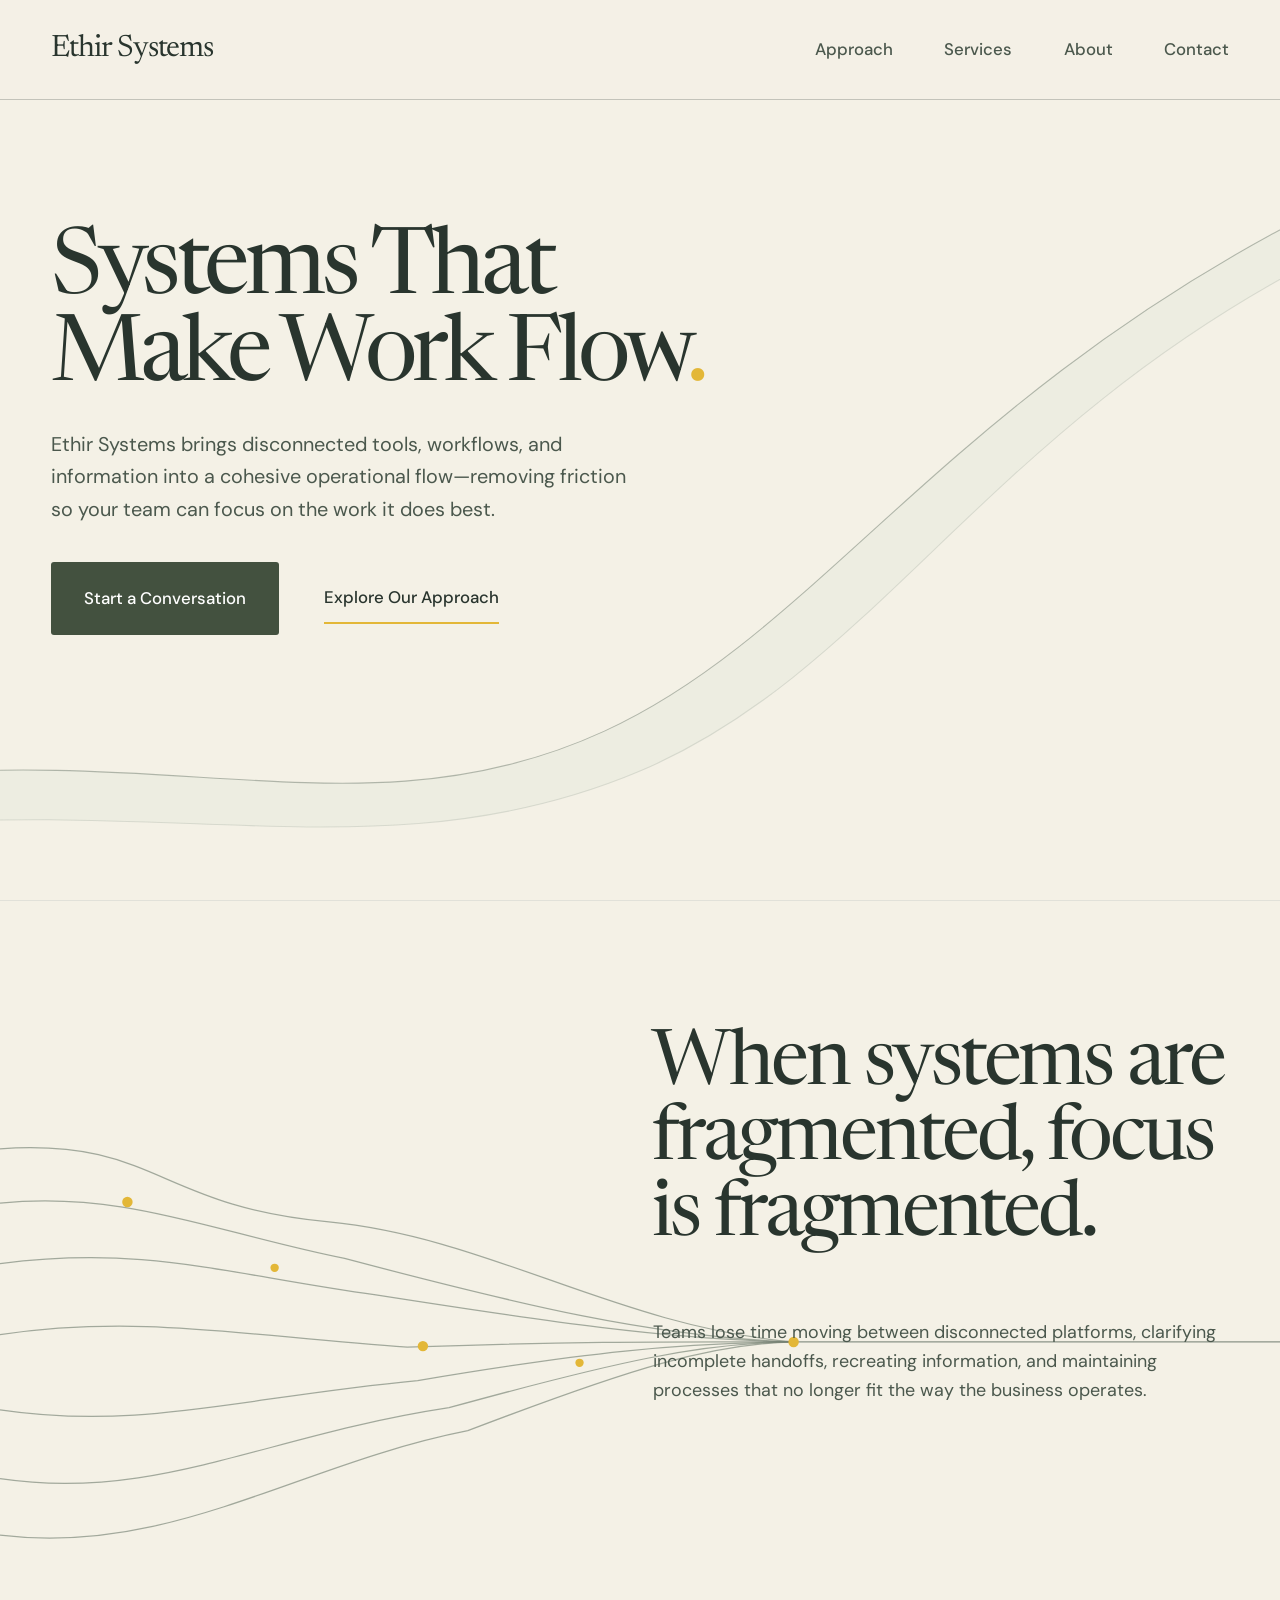
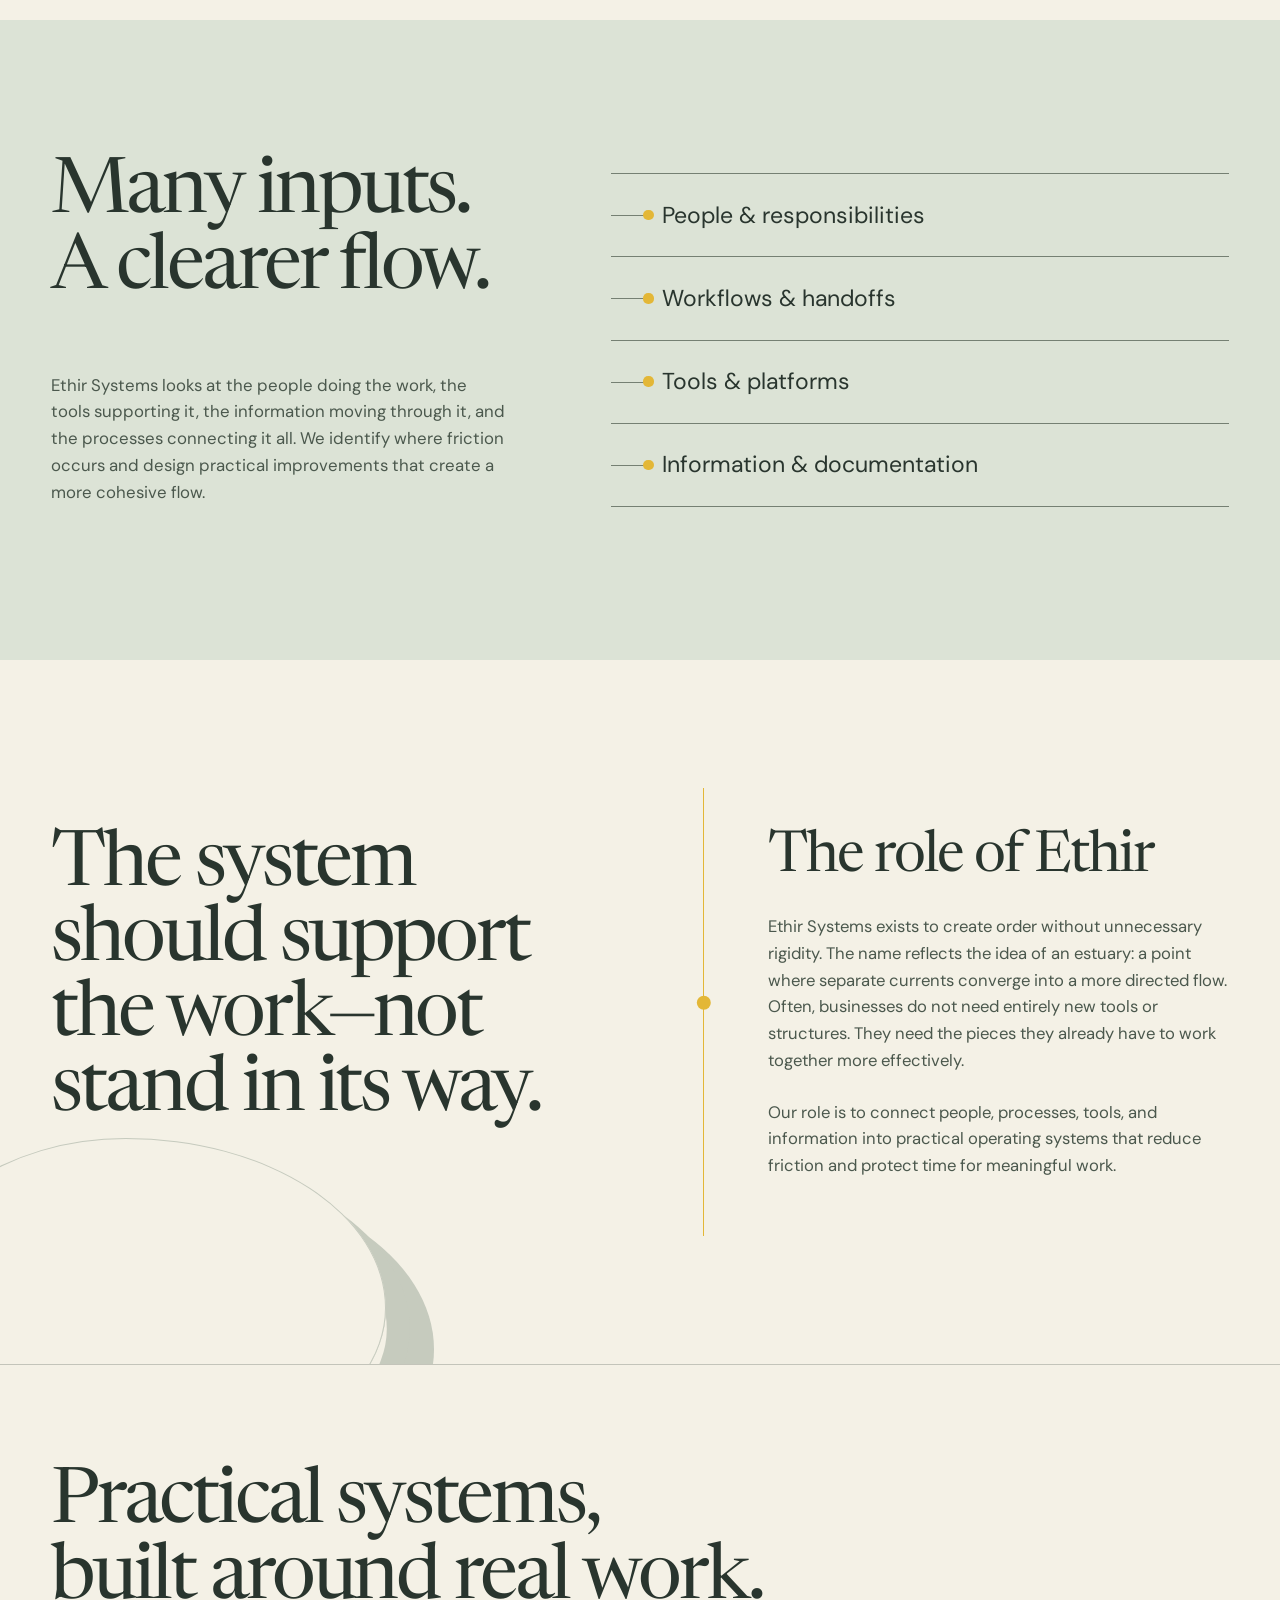
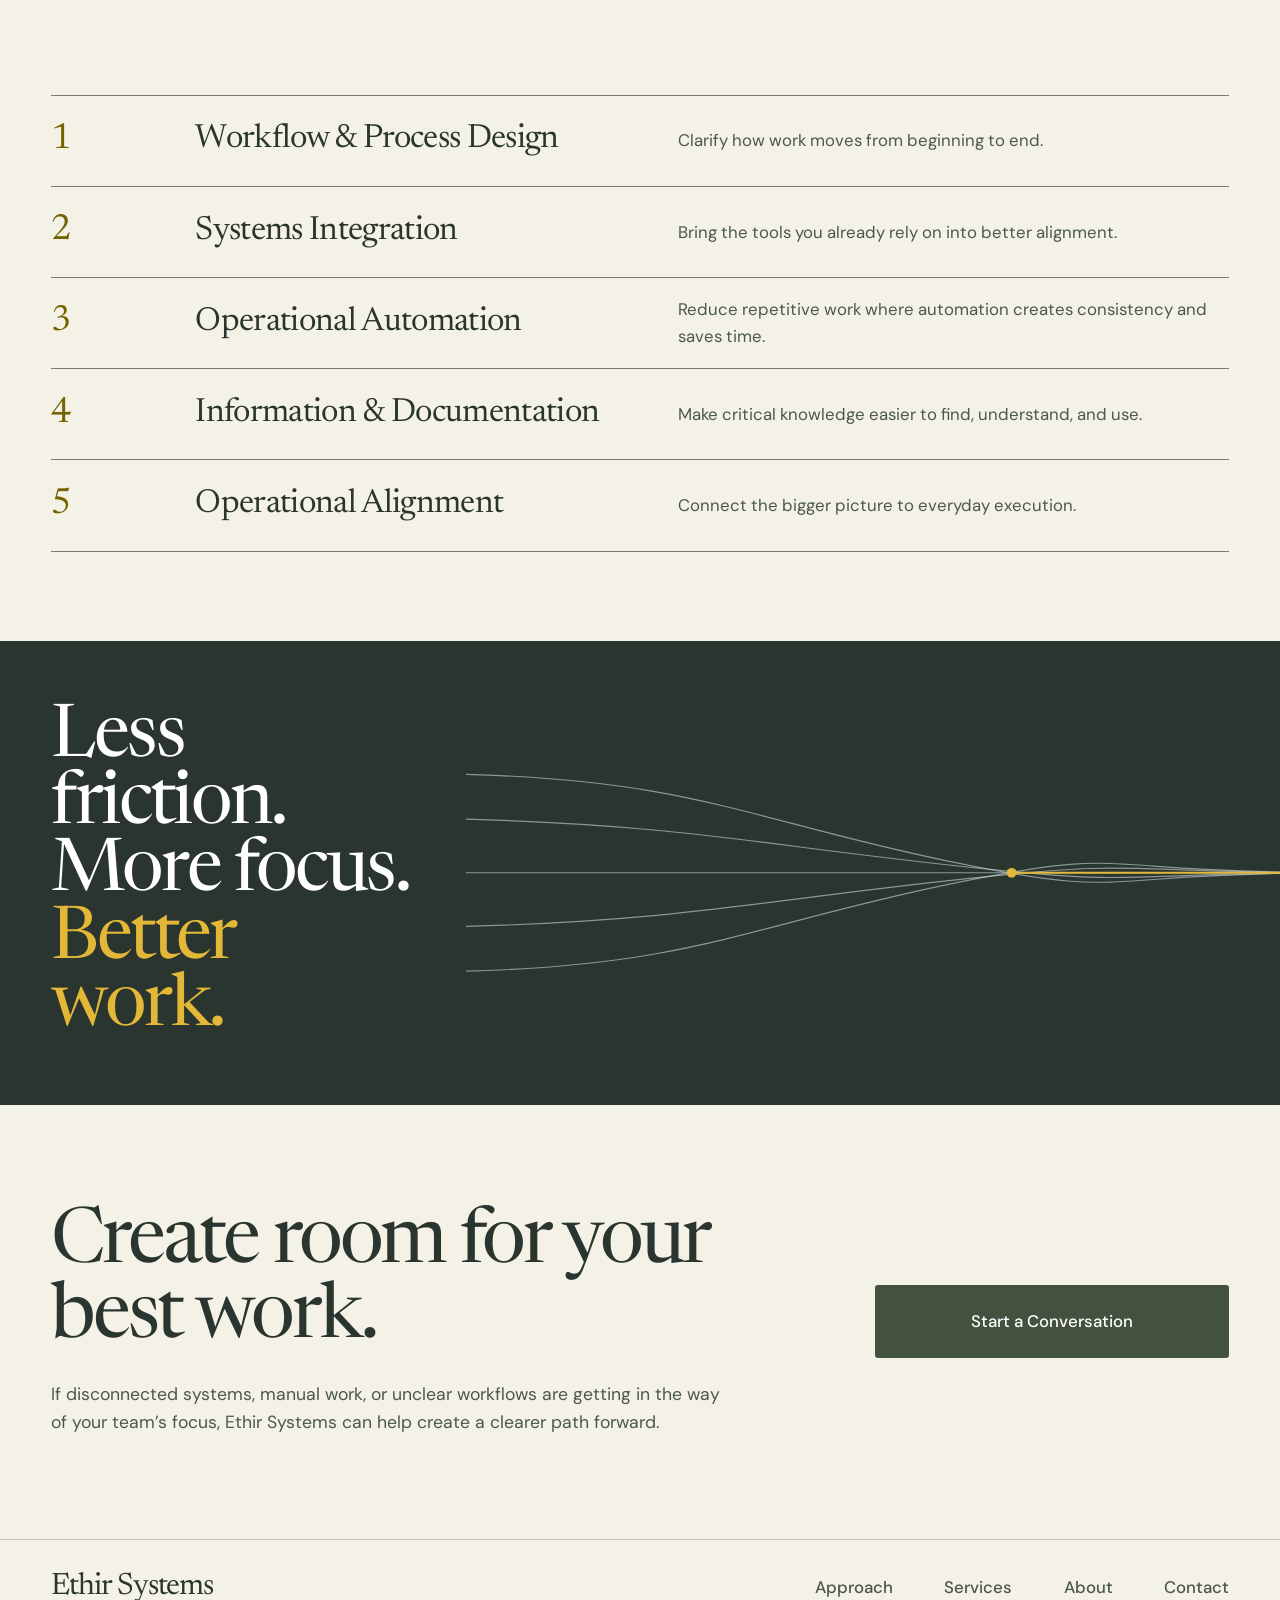
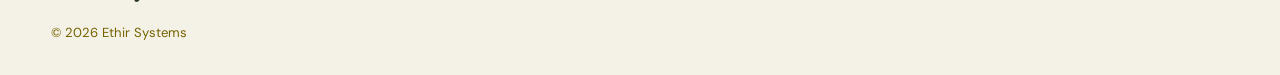
==== commit 0428a2cd: "Replace hero convergence with a swoop" ====
--- a/theme-fellowship-mix-preview.html
+++ b/theme-fellowship-mix-preview.html
@@ -24,7 +24,7 @@
       href="https://fonts.googleapis.com/css2?family=DM+Sans:wght@400;500;600&family=Newsreader:opsz,wght@6..72,400;6..72,500&display=swap"
       rel="stylesheet"
     />
-    <link rel="stylesheet" href="/styles.css?v=20260807a" />
+    <link rel="stylesheet" href="/styles.css?v=20260807b" />
     <link rel="stylesheet" href="/theme-fellowship-mix.css" />
     <script src="/script.js" defer></script>
     <title>Fellowship Palette Preview — Ethir Systems</title>
@@ -72,19 +72,13 @@
           </div>
         </div>
 
-        <svg class="hero-flow" viewBox="0 0 820 720" preserveAspectRatio="xMidYMid slice" aria-hidden="true">
-          <g class="flow-lines">
-            <path d="M22 45 C210 55 200 198 405 230 S520 360 610 365 L810 365" />
-            <path d="M10 115 C218 98 272 248 440 258 S512 344 610 365 L810 365" />
-            <path d="M38 185 C205 164 292 286 455 294 S540 350 610 365 L810 365" />
-            <path d="M68 258 C245 228 340 314 490 328 S552 357 610 365 L810 365" />
-            <path d="M0 668 C216 686 266 518 440 484 S516 390 610 365 L810 365" />
-            <path d="M50 610 C214 628 326 488 456 458 S540 386 610 365 L810 365" />
-            <path d="M70 550 C225 566 350 460 485 430 S555 380 610 365 L810 365" />
-            <path d="M15 475 C212 492 338 430 490 402 S562 372 610 365 L810 365" />
-            <path class="flow-accent" d="M195 705 C300 632 356 574 472 528 S532 408 610 365 L810 365" />
-          </g>
-          <circle cx="610" cy="365" r="6" />
+        <svg class="hero-swoop" viewBox="0 0 1440 900" preserveAspectRatio="none" aria-hidden="true">
+          <path
+            class="swoop-band"
+            d="M-120 760 C220 730 430 825 680 710 C925 598 1065 330 1500 115 L1500 170 C1110 365 990 640 720 755 C455 867 225 790 -120 815 Z"
+          />
+          <path class="swoop-line" d="M-120 760 C220 730 430 825 680 710 C925 598 1065 330 1500 115" />
+          <path class="swoop-line swoop-line-soft" d="M-120 815 C225 790 455 867 720 755 C990 640 1110 365 1500 170" />
         </svg>
       </section>
 
--- a/styles.css
+++ b/styles.css
@@ -230,30 +230,30 @@
   font-size: 1.05rem;
 }
 
-.hero-flow {
+.hero-swoop {
   position: absolute;
   z-index: 1;
-  width: min(62vw, 900px);
-  height: auto;
-  right: -7.5rem;
-  top: 0.5rem;
-  overflow: visible;
-}
-
-.hero-flow path {
+  inset: 0;
+  width: 100%;
+  height: 100%;
+  pointer-events: none;
+}
+
+.hero-swoop .swoop-band {
+  fill: var(--mist);
+  opacity: 0.32;
+}
+
+.hero-swoop .swoop-line {
   fill: none;
   stroke: var(--line);
-  stroke-width: 1.45;
-  opacity: 0.88;
-}
-
-.hero-flow .flow-accent {
-  stroke: var(--copper);
-  stroke-width: 1.9;
-}
-
-.hero-flow circle {
-  fill: var(--copper);
+  stroke-width: 1.2;
+  opacity: 0.52;
+}
+
+.hero-swoop .swoop-line-soft {
+  stroke: var(--line-soft);
+  opacity: 0.42;
 }
 
 .problem {
@@ -579,10 +579,6 @@
 @media (max-width: 980px) {
   .hero-copy {
     width: 68%;
-  }
-
-  .hero-flow {
-    right: -18rem;
   }
 
   .problem {
@@ -737,8 +733,11 @@
     display: block;
   }
 
-  .hero-flow {
-    display: none;
+  .hero-swoop {
+    width: 185%;
+    height: 15rem;
+    inset: auto auto -1.5rem -62%;
+    opacity: 0.72;
   }
 
   .problem {
@@ -909,7 +908,7 @@
     margin-bottom: 1.5rem;
   }
 
-  .hero-flow,
+  .hero-swoop,
   .problem-visual {
     display: none;
   }
--- a/theme-fellowship-mix.css
+++ b/theme-fellowship-mix.css
@@ -58,7 +58,6 @@
   color: var(--ink-soft);
 }
 
-.hero-flow circle,
 .problem-visual .nodes circle {
   fill: var(--gold);
 }
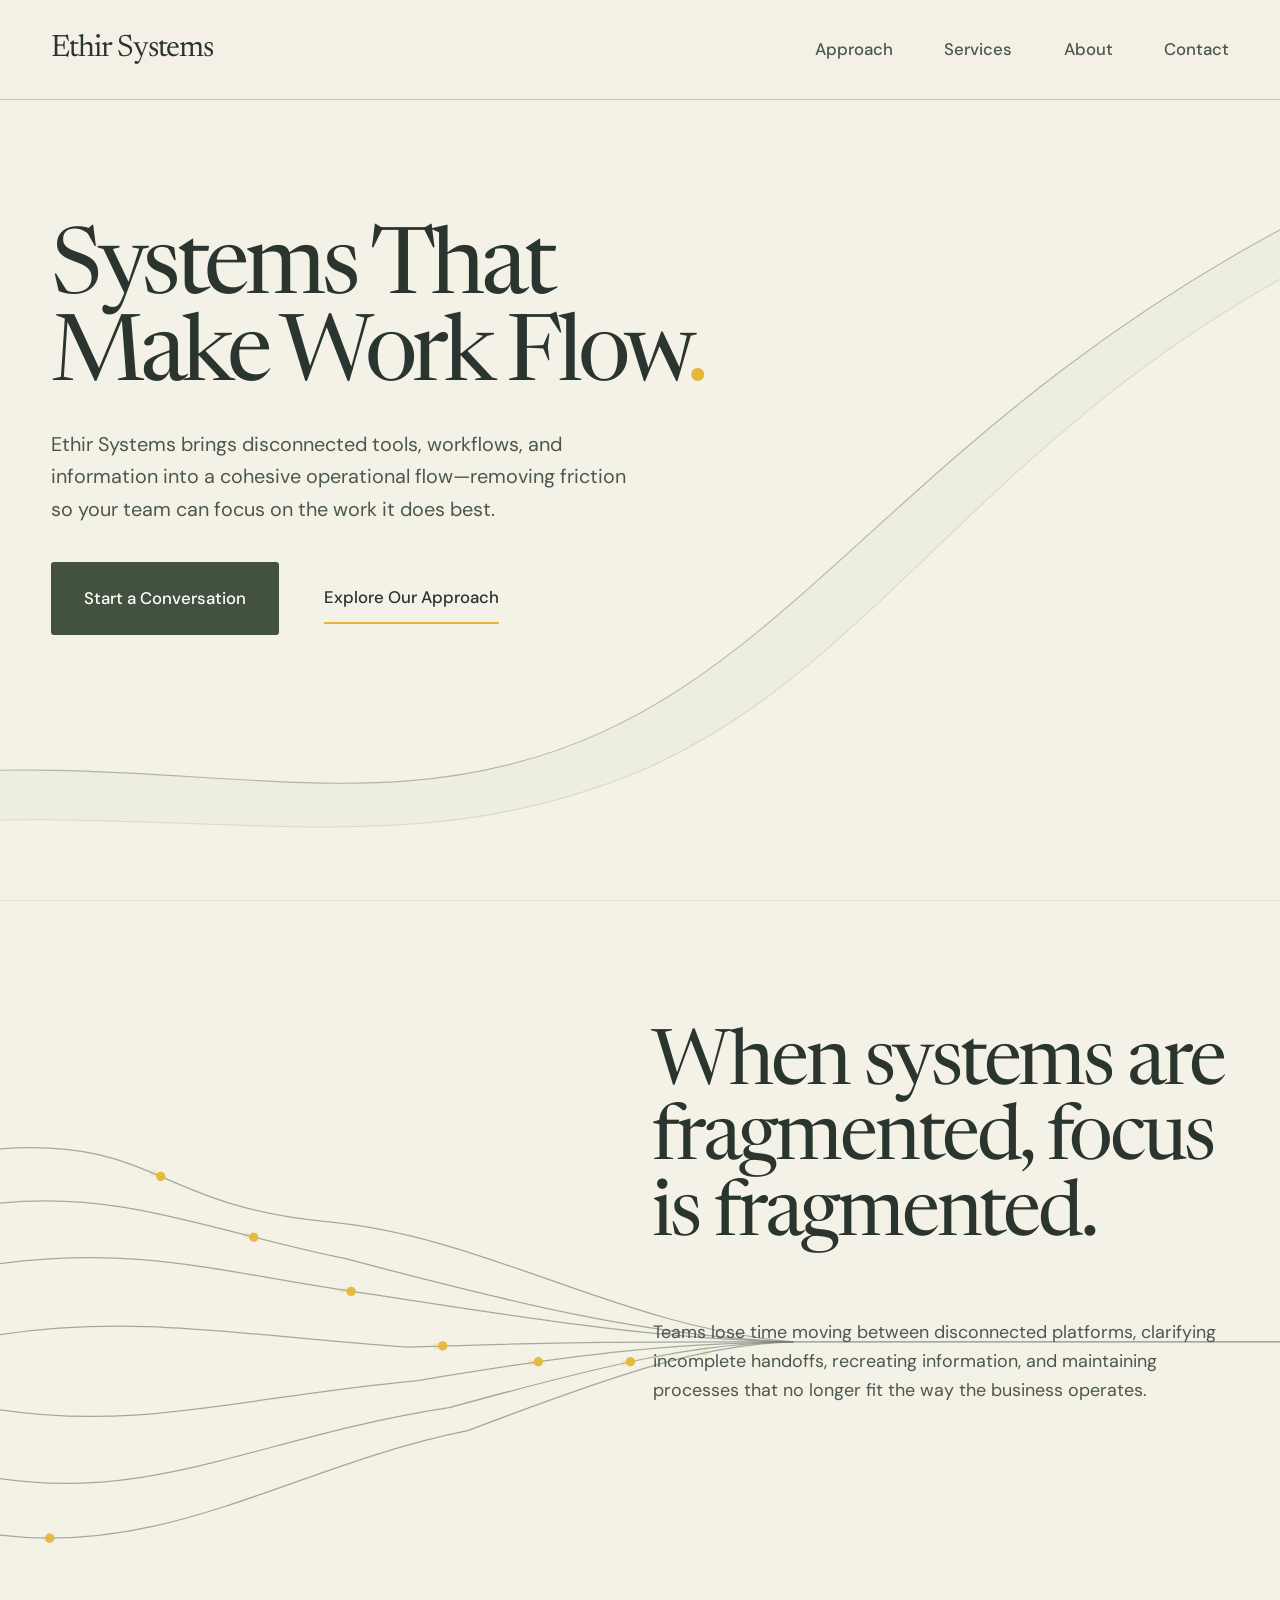
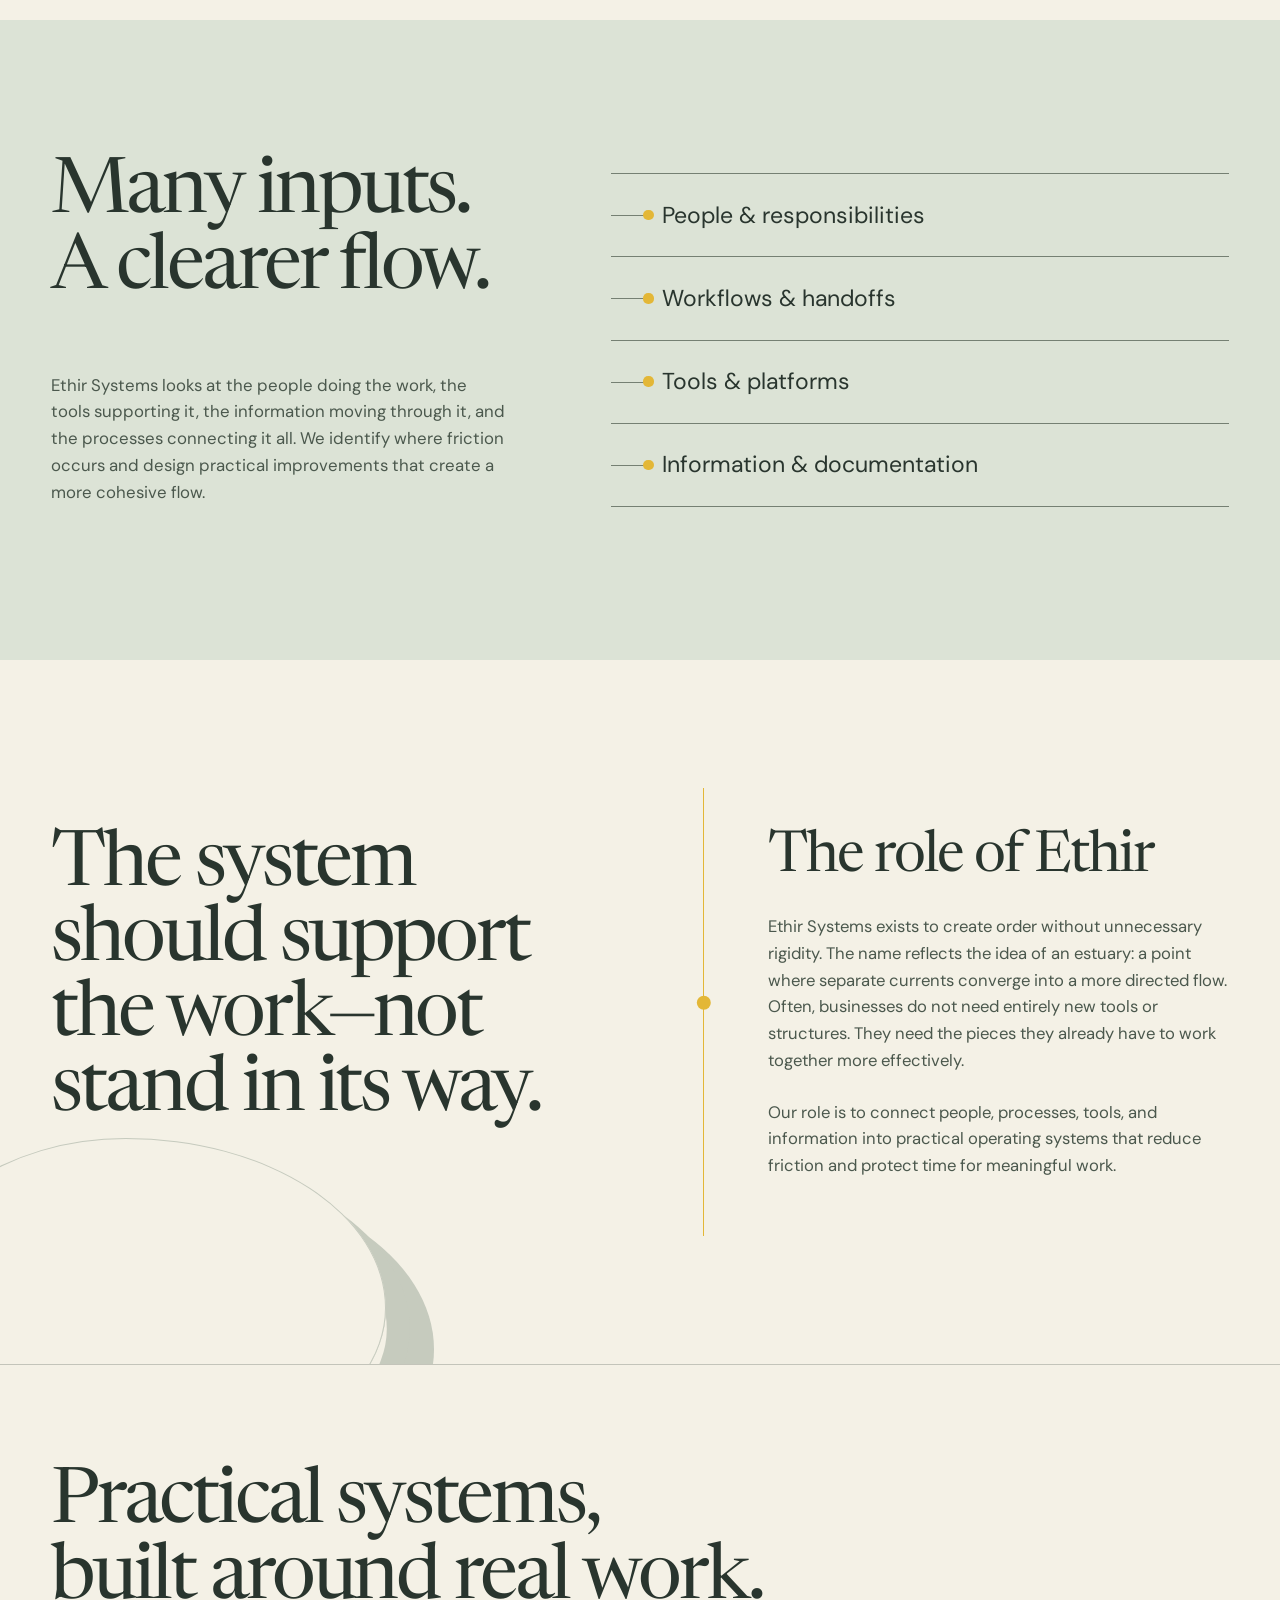
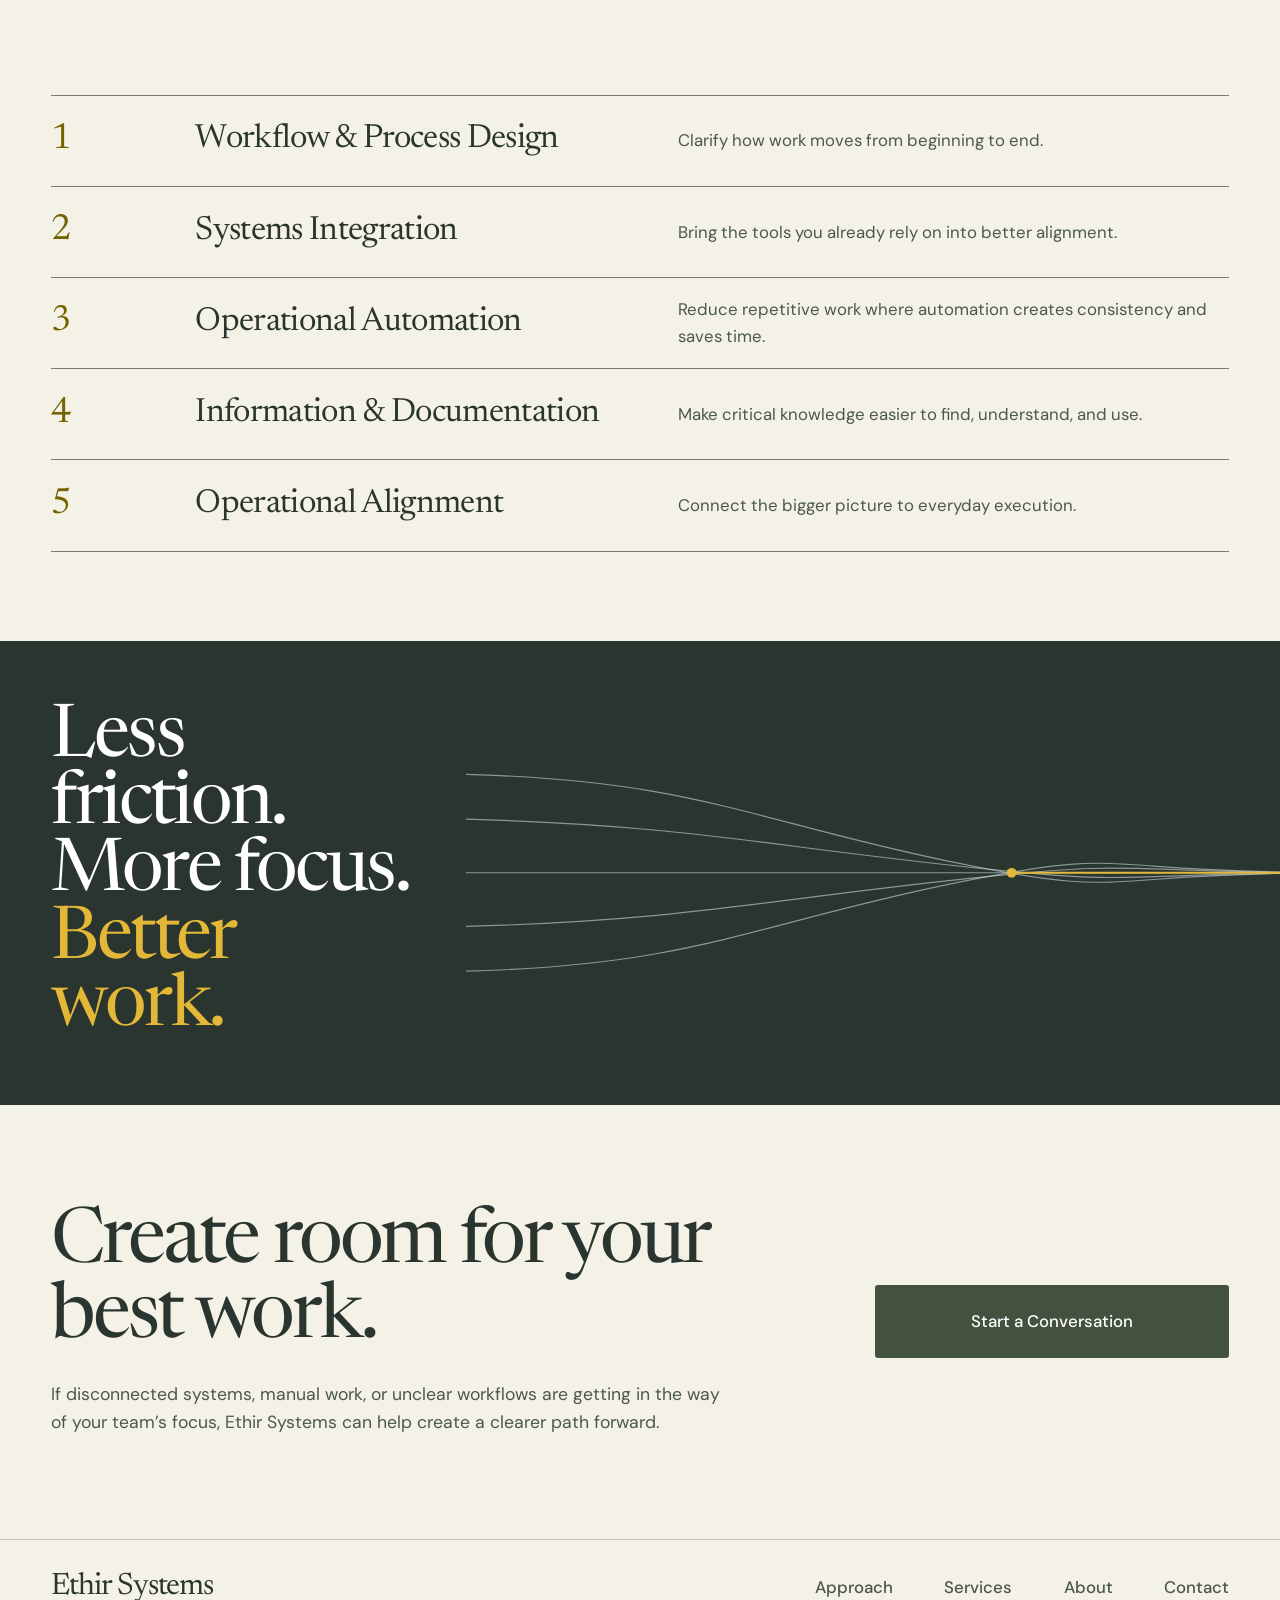
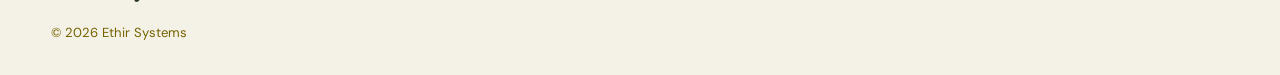
==== commit 7b1ef12f: "Refine fragmented flow motion" ====
--- a/theme-fellowship-mix-preview.html
+++ b/theme-fellowship-mix-preview.html
@@ -24,9 +24,9 @@
       href="https://fonts.googleapis.com/css2?family=DM+Sans:wght@400;500;600&family=Newsreader:opsz,wght@6..72,400;6..72,500&display=swap"
       rel="stylesheet"
     />
-    <link rel="stylesheet" href="/styles.css?v=20260807b" />
+    <link rel="stylesheet" href="/styles.css?v=20260807c" />
     <link rel="stylesheet" href="/theme-fellowship-mix.css" />
-    <script src="/script.js" defer></script>
+    <script src="/script.js?v=20260807a" defer></script>
     <title>Fellowship Palette Preview — Ethir Systems</title>
   </head>
   <body>
@@ -84,21 +84,32 @@
 
       <section class="problem" aria-labelledby="problem-title">
         <div class="problem-visual" aria-hidden="true">
-          <svg viewBox="0 0 760 430">
+          <svg viewBox="0 0 760 430" data-flow-motion>
             <g>
-              <path d="M0 40 C150 30 150 95 315 110 C470 125 590 210 760 225" />
-              <path d="M0 92 C120 80 205 120 330 145 C500 190 625 220 760 225" />
-              <path d="M0 150 C140 132 215 160 360 180 C520 205 640 223 760 225" />
-              <path d="M0 218 C135 198 240 220 390 230 C555 224 660 225 760 225" />
-              <path d="M0 290 C135 310 230 278 400 262 C560 235 650 226 760 225" />
-              <path d="M0 356 C150 378 252 315 430 288 C590 244 670 226 760 225" />
-              <path d="M0 410 C165 430 285 342 448 310 C605 250 680 227 760 225" />
+              <path id="problem-flow-1" d="M0 40 C150 30 150 95 315 110 C470 125 590 210 760 225" />
+              <path id="problem-flow-2" d="M0 92 C120 80 205 120 330 145 C500 190 625 220 760 225" />
+              <path id="problem-flow-3" d="M0 150 C140 132 215 160 360 180 C520 205 640 223 760 225" />
+              <path id="problem-flow-4" d="M0 218 C135 198 240 220 390 230 C555 224 660 225 760 225" />
+              <path id="problem-flow-5" d="M0 290 C135 310 230 278 400 262 C560 235 650 226 760 225" />
+              <path id="problem-flow-6" d="M0 356 C150 378 252 315 430 288 C590 244 670 226 760 225" />
+              <path id="problem-flow-7" d="M0 410 C165 430 285 342 448 310 C605 250 680 227 760 225" />
               <path class="problem-stream" d="M760 225 C980 225 1280 225 1700 225" />
             </g>
-            <g class="nodes">
-              <circle cx="122" cy="91" r="5" /><circle cx="263" cy="154" r="4" />
-              <circle cx="405" cy="229" r="5" /><circle cx="555" cy="245" r="4" />
-              <circle class="convergence-node" cx="760" cy="225" r="5" />
+            <g class="nodes motion-nodes">
+              <circle class="node-echo" r="3"><animateMotion dur="64s" begin="-6.9s" repeatCount="indefinite" keyPoints="0.06;0.9" keyTimes="0;1" calcMode="linear"><mpath href="#problem-flow-1" /></animateMotion></circle>
+              <circle class="node-core" r="4.5"><animateMotion dur="64s" begin="-7.6s" repeatCount="indefinite" keyPoints="0.06;0.9" keyTimes="0;1" calcMode="linear"><mpath href="#problem-flow-1" /></animateMotion></circle>
+              <circle class="node-echo" r="3"><animateMotion dur="68s" begin="-17.1s" repeatCount="indefinite" keyPoints="0.06;0.9" keyTimes="0;1" calcMode="linear"><mpath href="#problem-flow-2" /></animateMotion></circle>
+              <circle class="node-core" r="4.5"><animateMotion dur="68s" begin="-17.8s" repeatCount="indefinite" keyPoints="0.06;0.9" keyTimes="0;1" calcMode="linear"><mpath href="#problem-flow-2" /></animateMotion></circle>
+              <circle class="node-echo" r="3"><animateMotion dur="62s" begin="-24.4s" repeatCount="indefinite" keyPoints="0.06;0.9" keyTimes="0;1" calcMode="linear"><mpath href="#problem-flow-3" /></animateMotion></circle>
+              <circle class="node-core" r="4.5"><animateMotion dur="62s" begin="-25.1s" repeatCount="indefinite" keyPoints="0.06;0.9" keyTimes="0;1" calcMode="linear"><mpath href="#problem-flow-3" /></animateMotion></circle>
+              <circle class="node-echo" r="3"><animateMotion dur="70s" begin="-37.7s" repeatCount="indefinite" keyPoints="0.06;0.9" keyTimes="0;1" calcMode="linear"><mpath href="#problem-flow-4" /></animateMotion></circle>
+              <circle class="node-core" r="4.5"><animateMotion dur="70s" begin="-38.4s" repeatCount="indefinite" keyPoints="0.06;0.9" keyTimes="0;1" calcMode="linear"><mpath href="#problem-flow-4" /></animateMotion></circle>
+              <circle class="node-echo" r="3"><animateMotion dur="66s" begin="-44.8s" repeatCount="indefinite" keyPoints="0.06;0.9" keyTimes="0;1" calcMode="linear"><mpath href="#problem-flow-5" /></animateMotion></circle>
+              <circle class="node-core" r="4.5"><animateMotion dur="66s" begin="-45.5s" repeatCount="indefinite" keyPoints="0.06;0.9" keyTimes="0;1" calcMode="linear"><mpath href="#problem-flow-5" /></animateMotion></circle>
+              <circle class="node-echo" r="3"><animateMotion dur="72s" begin="-59.3s" repeatCount="indefinite" keyPoints="0.06;0.9" keyTimes="0;1" calcMode="linear"><mpath href="#problem-flow-6" /></animateMotion></circle>
+              <circle class="node-core" r="4.5"><animateMotion dur="72s" begin="-60s" repeatCount="indefinite" keyPoints="0.06;0.9" keyTimes="0;1" calcMode="linear"><mpath href="#problem-flow-6" /></animateMotion></circle>
+              <circle class="node-echo" r="3"><animateMotion dur="65s" begin="-61.2s" repeatCount="indefinite" keyPoints="0.06;0.9" keyTimes="0;1" calcMode="linear"><mpath href="#problem-flow-7" /></animateMotion></circle>
+              <circle class="node-core" r="4.5"><animateMotion dur="65s" begin="-61.9s" repeatCount="indefinite" keyPoints="0.06;0.9" keyTimes="0;1" calcMode="linear"><mpath href="#problem-flow-7" /></animateMotion></circle>
             </g>
           </svg>
         </div>
--- a/styles.css
+++ b/styles.css
@@ -311,8 +311,22 @@
   fill: var(--copper);
 }
 
+.problem-visual .node-core {
+  opacity: 0.94;
+}
+
+.problem-visual .node-echo {
+  opacity: 0.16;
+}
+
 .problem-visual .problem-stream {
   opacity: 0.82;
+}
+
+@media (prefers-reduced-motion: reduce) {
+  .problem-visual .node-echo {
+    display: none;
+  }
 }
 
 .approach {
@@ -772,8 +786,8 @@
   }
 
   .problem-visual svg {
-    width: 150%;
-    transform: translateX(-23%);
+    width: 135%;
+    transform: translateX(-15%);
   }
 
   .approach {
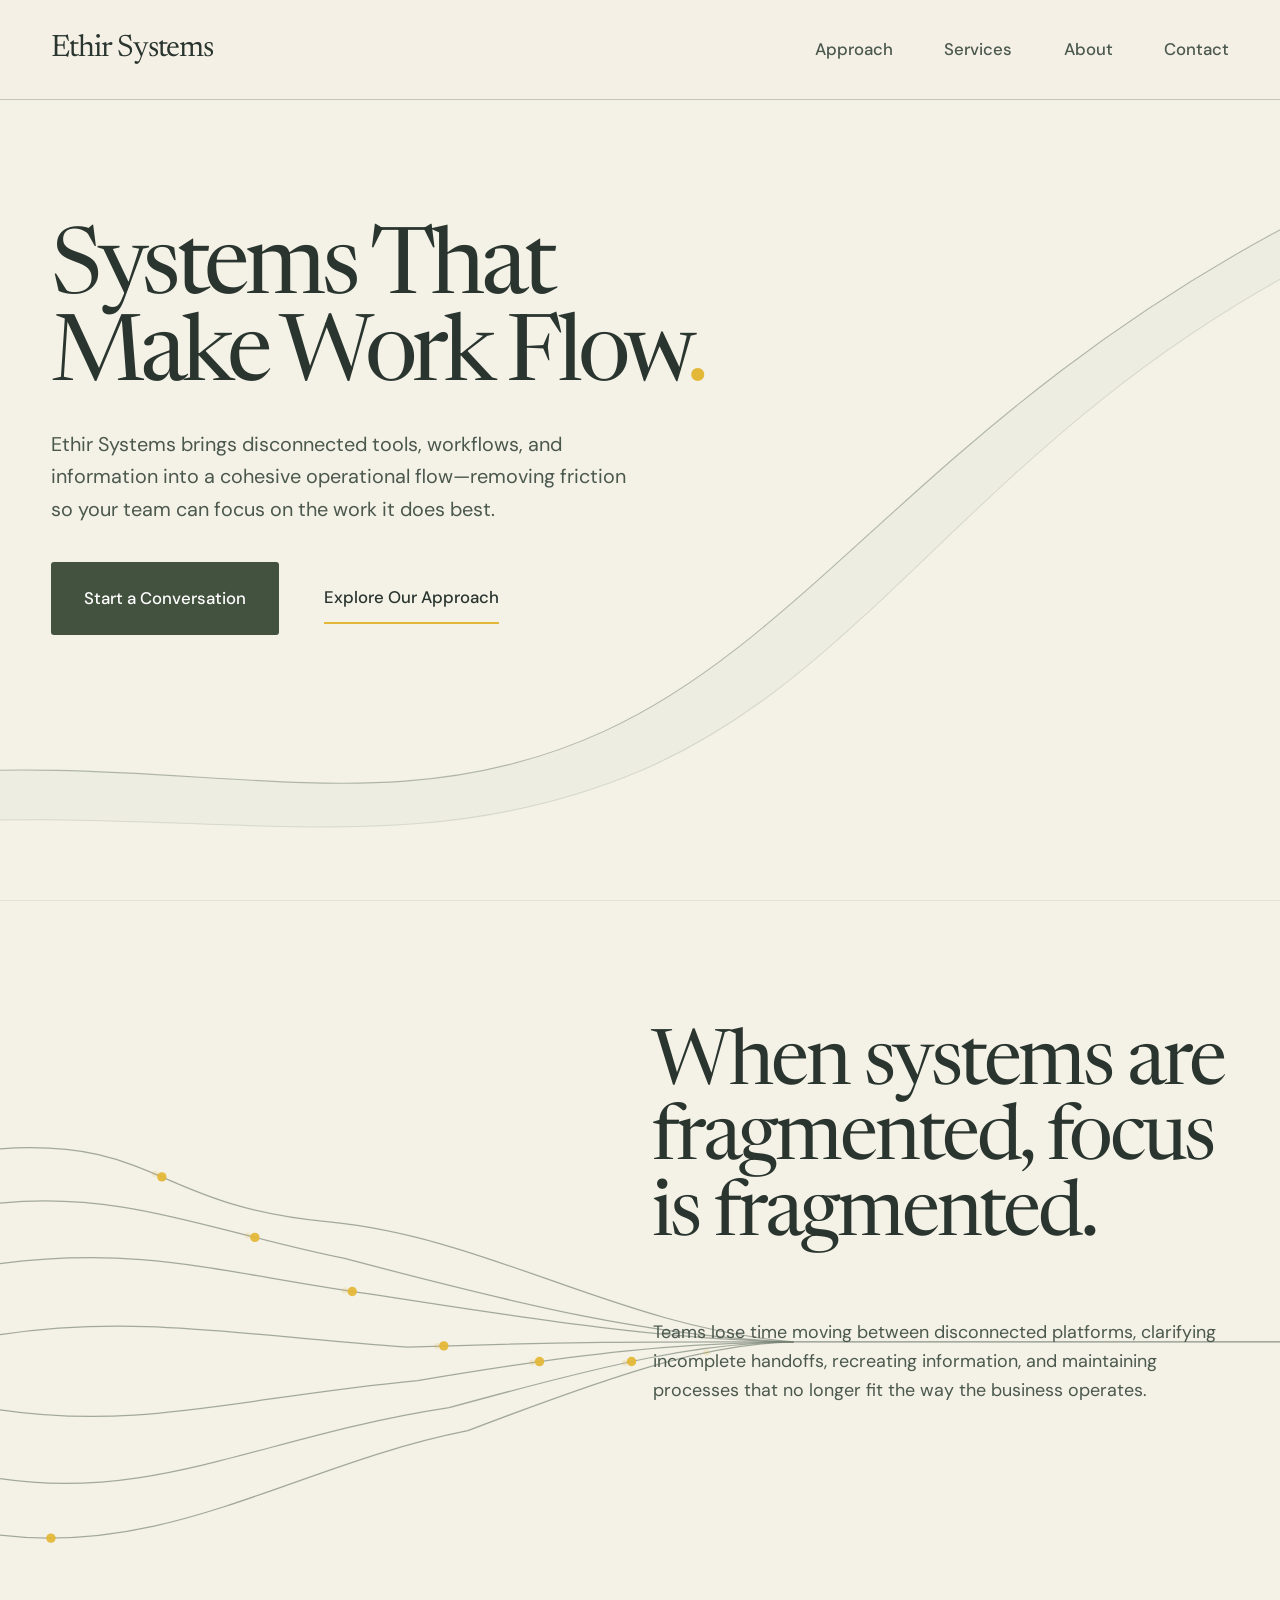
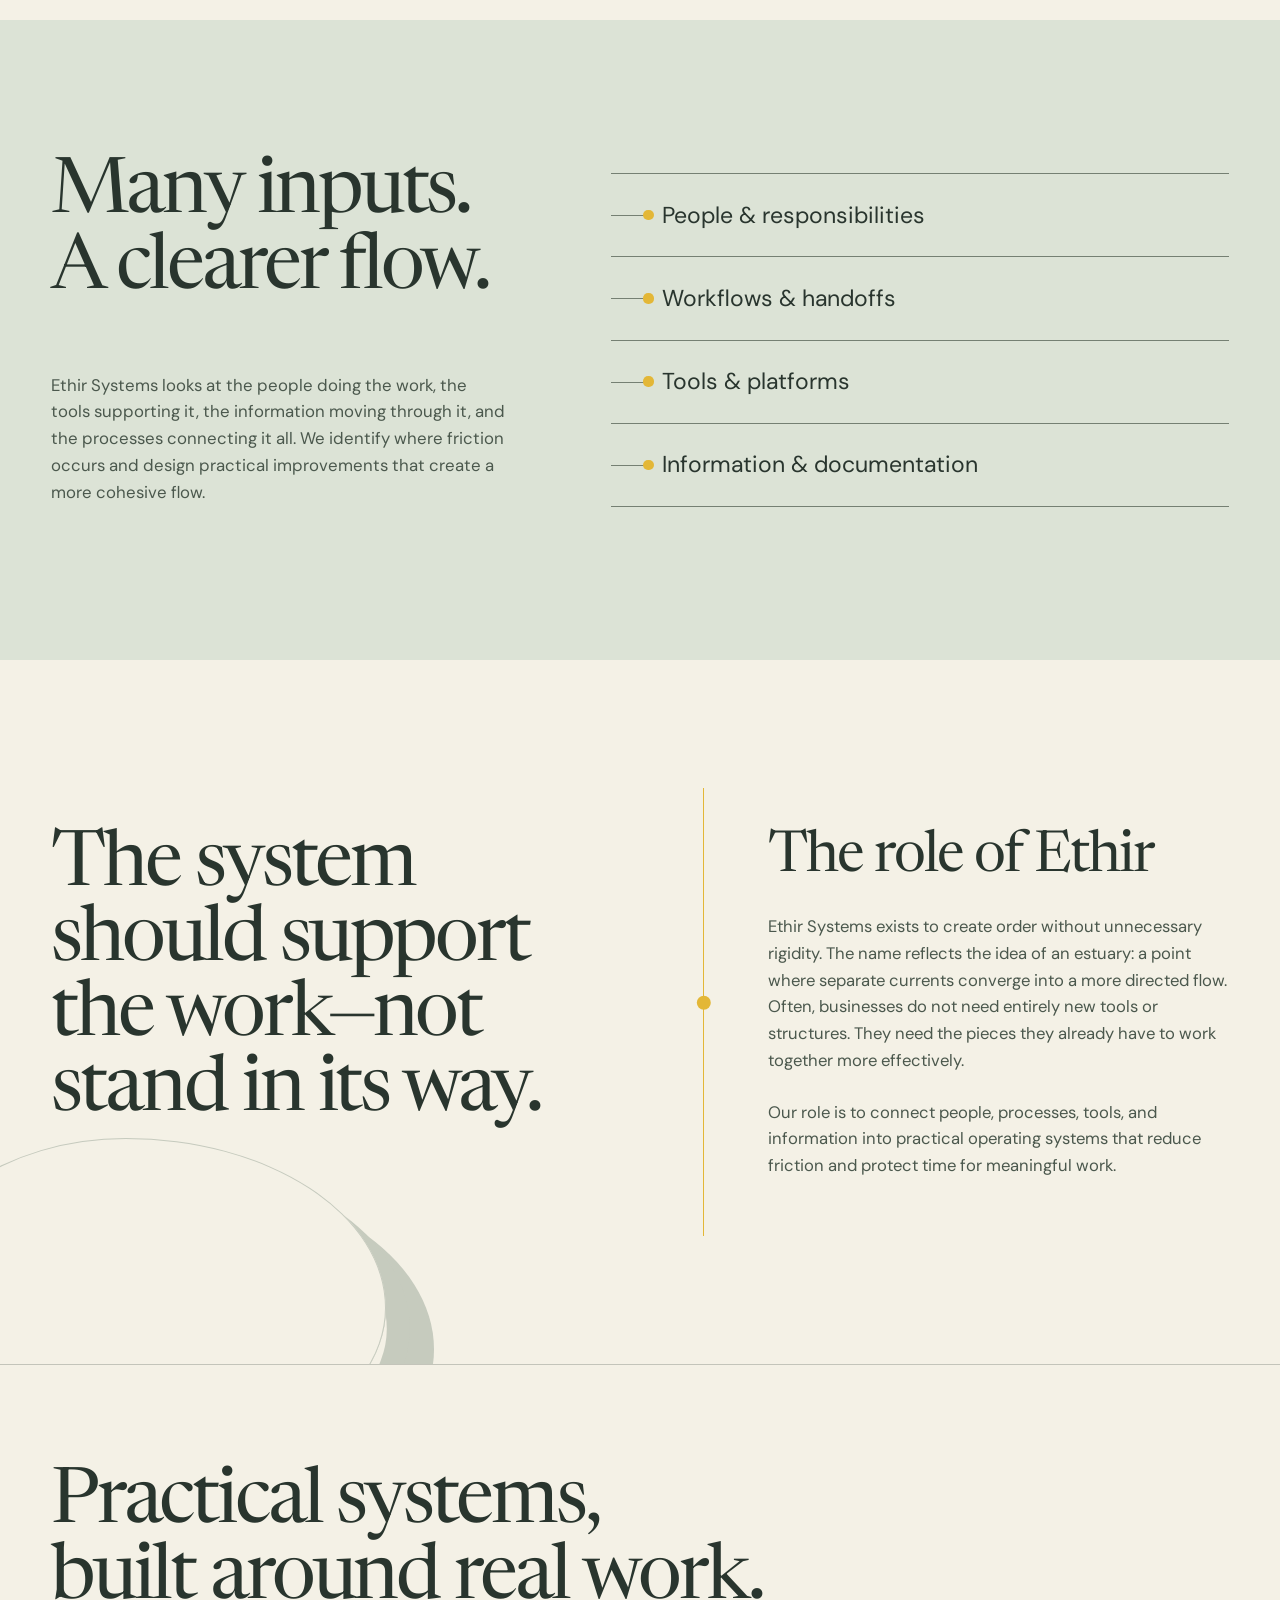
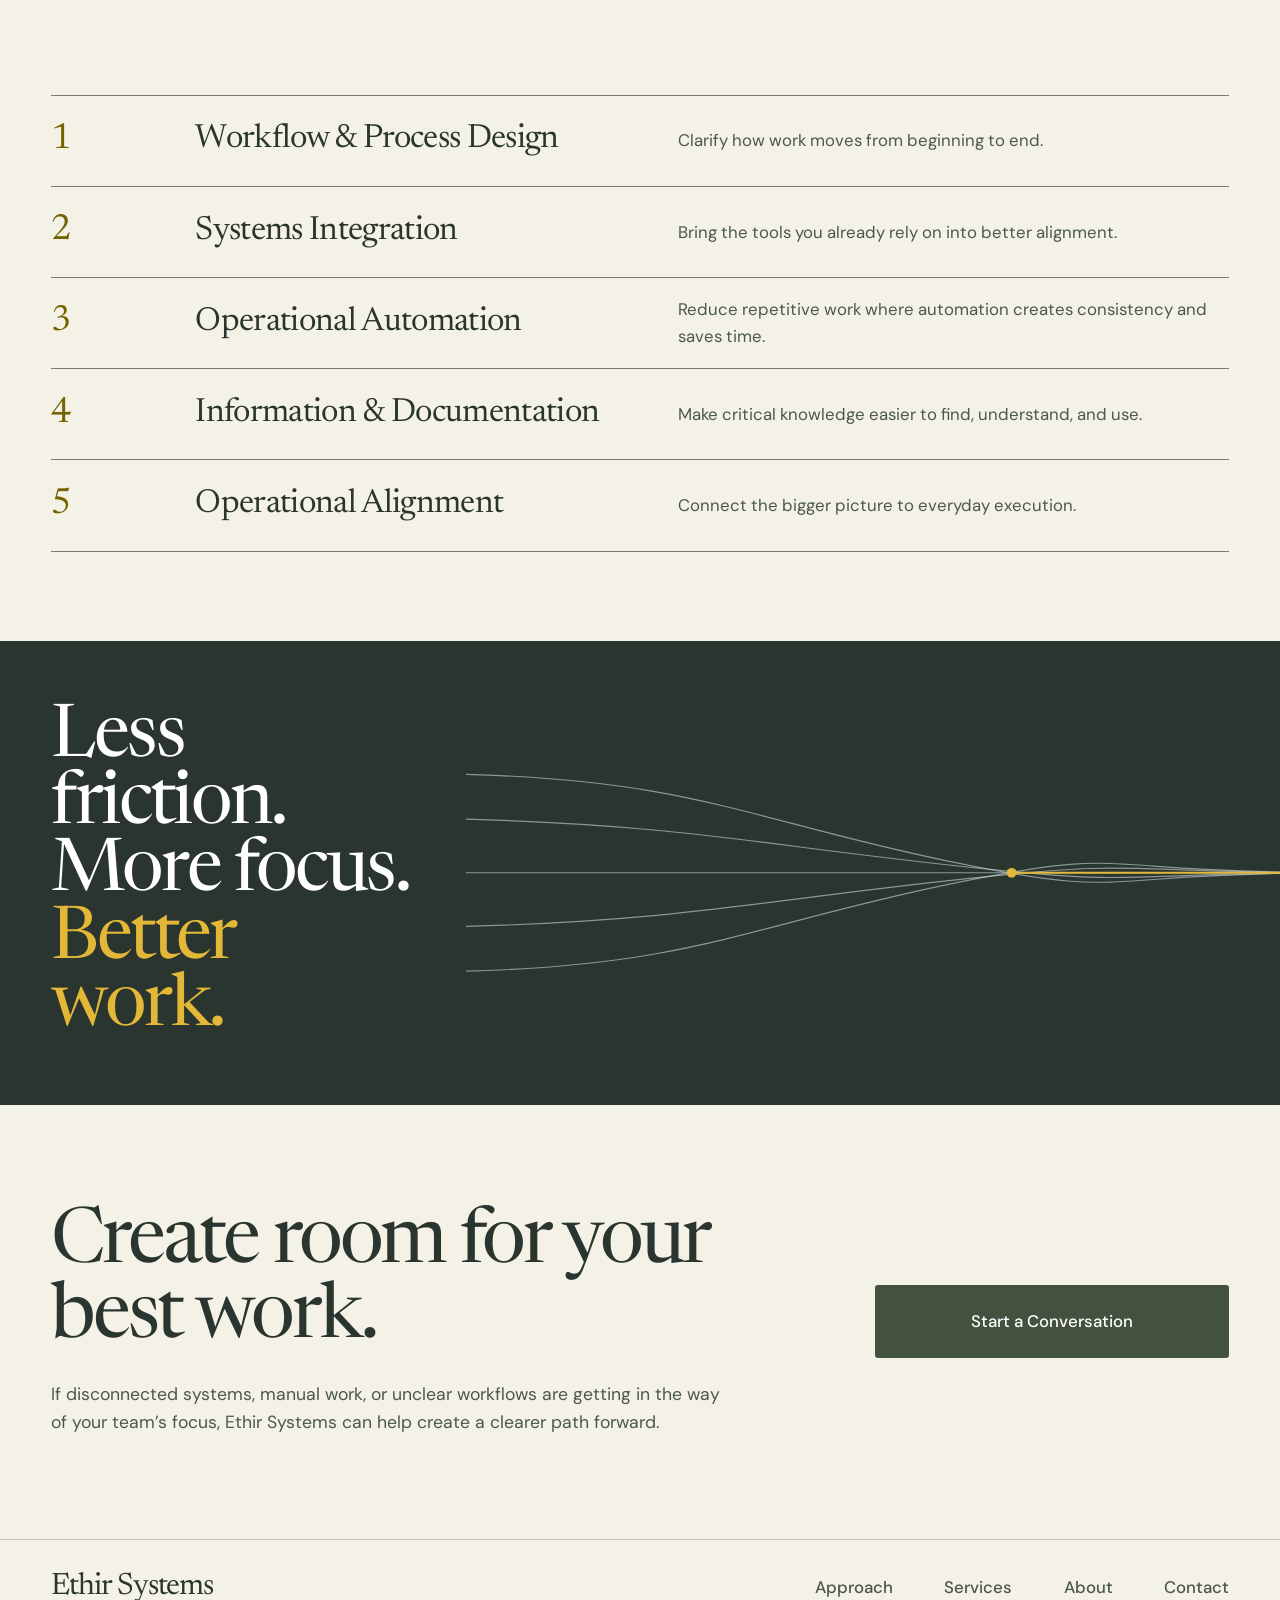
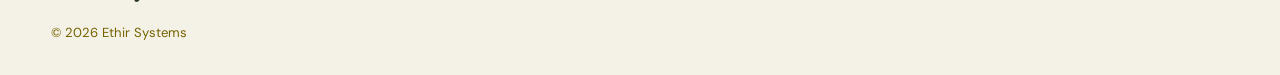
==== commit a0635944: "Version fragmented flow styles" ====
--- a/theme-fellowship-mix-preview.html
+++ b/theme-fellowship-mix-preview.html
@@ -26,6 +26,7 @@
     />
     <link rel="stylesheet" href="/styles.css?v=20260807c" />
     <link rel="stylesheet" href="/theme-fellowship-mix.css" />
+    <link rel="stylesheet" href="/fragmented-flow-v1.css" />
     <script src="/script.js?v=20260807a" defer></script>
     <title>Fellowship Palette Preview — Ethir Systems</title>
   </head>
--- a/fragmented-flow-v1.css
+++ b/fragmented-flow-v1.css
@@ -0,0 +1,20 @@
+.problem-visual .node-core {
+  opacity: 0.94;
+}
+
+.problem-visual .node-echo {
+  opacity: 0.16;
+}
+
+@media (prefers-reduced-motion: reduce) {
+  .problem-visual .node-echo {
+    display: none;
+  }
+}
+
+@media (max-width: 720px) {
+  .problem-visual svg {
+    width: 135%;
+    transform: translateX(-15%);
+  }
+}
